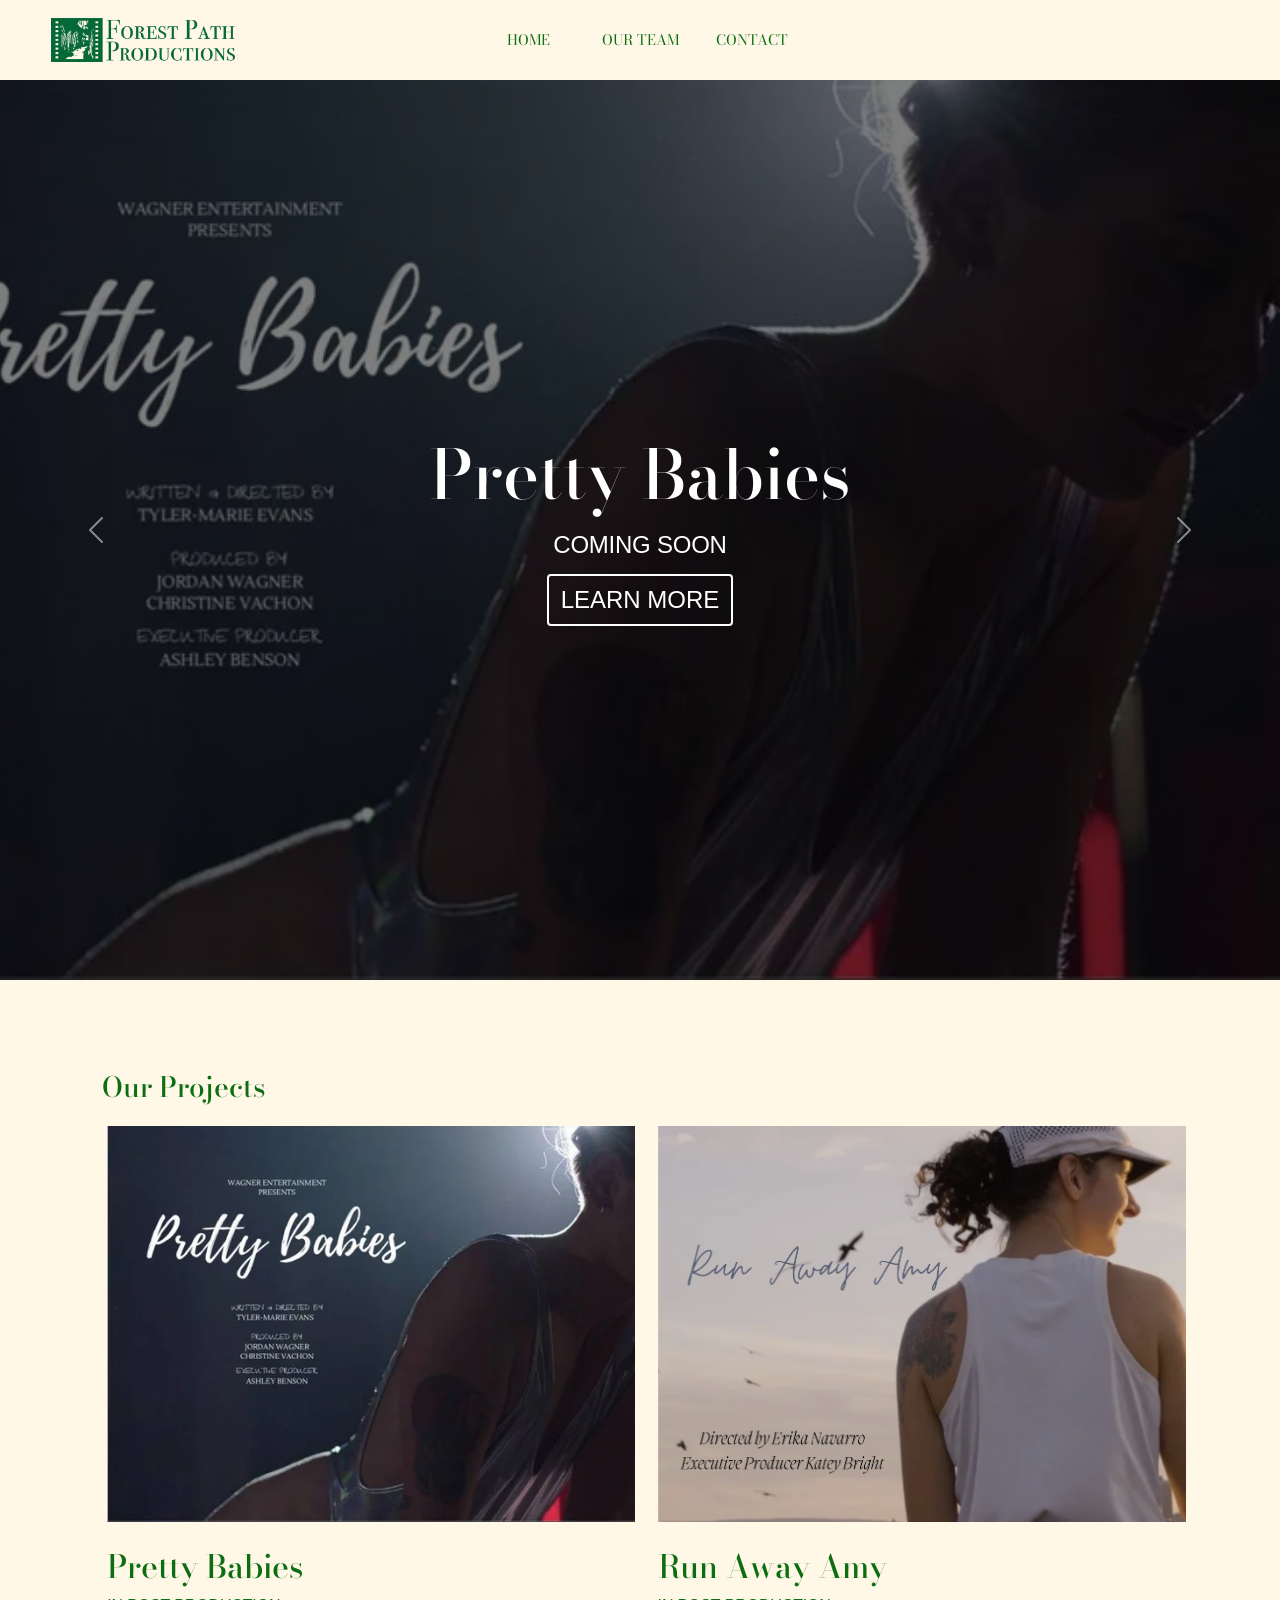
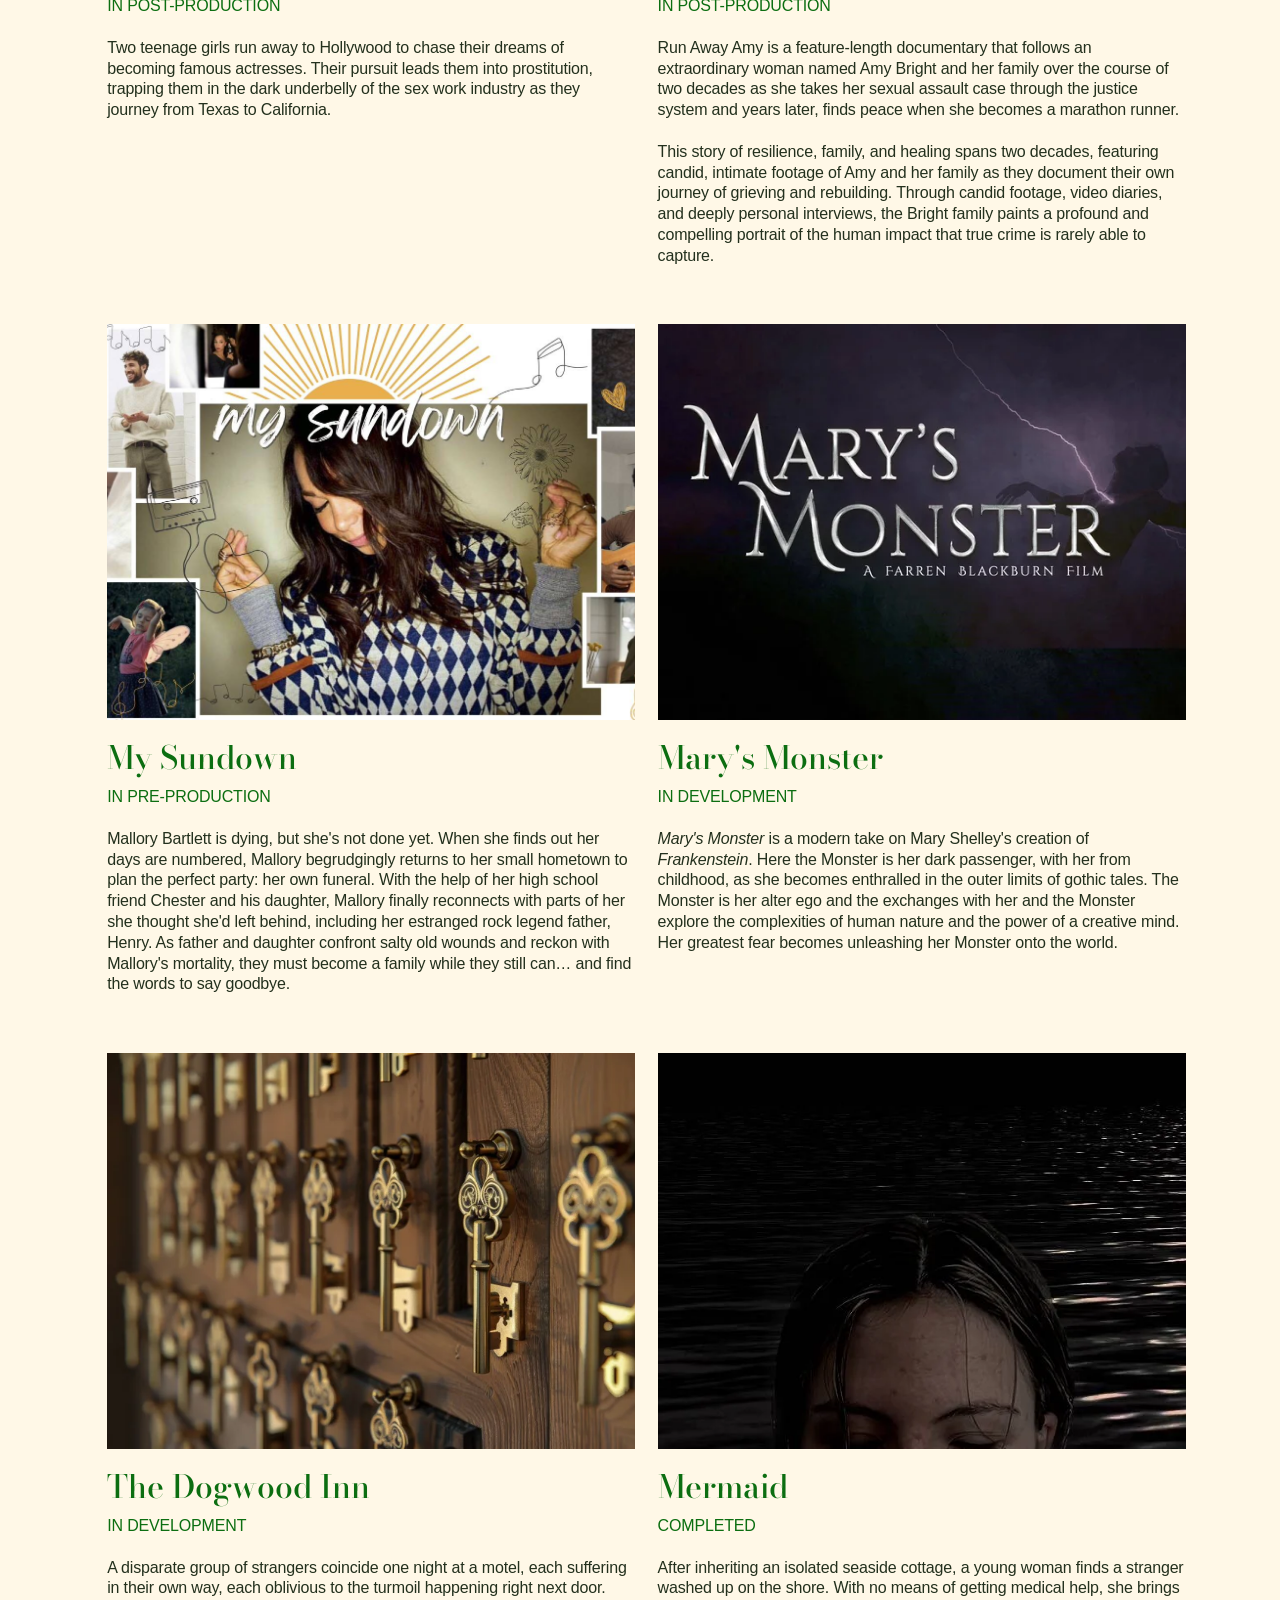
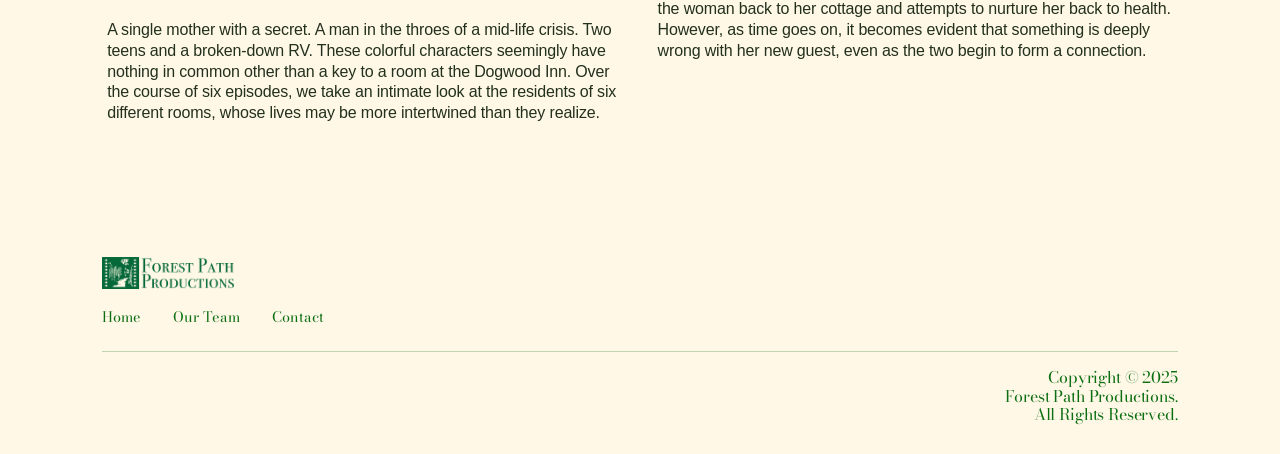
==== index.html @ afcfdbce "Alt text for hamburger menu." ====
<!DOCTYPE html>
<html>
    <head>
        <meta charset="UTF-8">
        <meta name="viewport" content="width=device-width, initial-scale=1.0">
        <title>Forest Path Productions</title>
        <link href="https://cdn.jsdelivr.net/npm/bootstrap@5.1.3/dist/css/bootstrap.min.css" rel="stylesheet" integrity="sha384-1BmE4kWBq78iYhFldvKuhfTAU6auU8tT94WrHftjDbrCEXSU1oBoqyl2QvZ6jIW3" crossorigin="anonymous">
        <link rel="preconnect" href="https://fonts.googleapis.com">
        <link rel="preconnect" href="https://fonts.gstatic.com" crossorigin>
        <link href="https://fonts.googleapis.com/css2?family=Bodoni+Moda:ital,opsz,wght@0,6..96,400..900;1,6..96,400..900&display=swap" rel="stylesheet">
        <link href="css/style.css" rel="stylesheet" type="text/css" media="all">
        <script src="js/main.js" defer></script>
        <link href="https://cdn.jsdelivr.net/npm/bootstrap@5.3.2/dist/css/bootstrap.min.css" rel="stylesheet">
        <script src="https://cdn.jsdelivr.net/npm/bootstrap@5.3.2/dist/js/bootstrap.bundle.min.js"></script>
        <link rel="stylesheet" href="https://cdnjs.cloudflare.com/ajax/libs/font-awesome/4.7.0/css/font-awesome.min.css">
        <link rel="icon" type="image/x-icon" href="favicon.ico">
    </head>
    <script src="https://code.jquery.com/jquery-3.2.1.slim.min.js" integrity="sha384-KJ3o2DKtIkvYIK3UENzmM7KCkRr/rE9/Qpg6aAZGJwFDMVNA/GpGFF93hXpG5KkN" crossorigin="anonymous"></script>
    <script src="https://cdn.jsdelivr.net/npm/popper.js@1.12.9/dist/umd/popper.min.js" integrity="sha384-ApNbgh9B+Y1QKtv3Rn7W3mgPxhU9K/ScQsAP7hUibX39j7fakFPskvXusvfa0b4Q" crossorigin="anonymous"></script>
    <script src="https://cdn.jsdelivr.net/npm/bootstrap@4.0.0/dist/js/bootstrap.min.js" integrity="sha384-JZR6Spejh4U02d8jOt6vLEHfe/JQGiRRSQQxSfFWpi1MquVdAyjUar5+76PVCmYl" crossorigin="anonymous"></script>
    <body>
        <div>
            <header>
                <a href="index.html"><img src="./images/Forest Path Logo.webp" class="logo" /></a>
                <nav>
                    <ul>
                        <li><a href="index.html">HOME</a></li>
                        <li><a href="ourteam.html">OUR TEAM</a></li>
                        <li><a href="contact.html">CONTACT</a></li>
                    </ul>
                </nav>
                <div>
                    <div class="hamburgerContainer" onclick="hamburgerToggle()">
                        <i id="hamburgerIcon" class="fa fa-bars" alt="Mobile menu: select to open."></i>
                    </div>
                </div>
            </header>

            <div id="hamburgerMenu" class="hamburgerMenu" style="display:none;">
                <nav>
                    <li><a href="index.html">Home</a></li>
                    <li><a href="ourteam.html">Our Team</a></li>
                    <li><a href="contact.html">Contact</a></li>
                </nav>
            </div>

            <div id="slider1" class="carousel slide headerCarousel" data-bs-ride="carousel">
                <div class="carousel-inner">
                    <div class="carousel-item active">
                        <div class="carouselEntry prettyBabiesCarousel">
                            <div>
                                <h2 class="carouselTitle">Pretty Babies</h2>
                                <p class="carouselText">COMING SOON</p>
                                <a class="carouselButtonContainer" href="#prettyBabiesProject">
                                    <button class="carouselButton">LEARN MORE</button>
                                </a>
                            </div>
                        </div>
                    </div>
                    <div class="carousel-item">
                        <div class="carouselEntry runAwayAmyCarousel">
                            <div>
                                <h2 class="carouselTitle">Run Away Amy</h2>
                                <p class="carouselText">COMING SOON</p>
                                <a class="carouselButtonContainer" href="#runAwayAmyProject">
                                    <button class="carouselButton">LEARN MORE</button>
                                </a>
                            </div>
                        </div>
                    </div>
                    <div class="carousel-item">
                        <div class="carouselEntry mySundownCarousel">
                            <div>
                                <h2 class="carouselTitle">My Sundown</h2>
                                <p class="carouselText">COMING SOON</p>
                                <a class="carouselButtonContainer" href="#mySundownProject">
                                    <button class="carouselButton">LEARN MORE</button>
                                </a>
                            </div>
                        </div>
                    </div>
                </div>
                <button class="carousel-control-prev" type="button" data-bs-target="#slider1" data-bs-slide="prev">
                    <span class="carousel-control-prev-icon" aria-hidden="true"></span>
                    <span class="visually-hidden">Previous</span>
                </button>

                <button class="carousel-control-next" type="button" data-bs-target="#slider1" data-bs-slide="next">
                    <span class="carousel-control-next-icon" aria-hidden="true"></span>
                    <span class="visually-hidden">Next</span>
                </button>
            </div>

            <main>
                <h3 class="projectsHeader">Our Projects</h3>
                <div class="projects">
                    <div class="project" id="prettyBabiesProject">
                        <div class="projectImageContainer">
                            <a href="https://variety.com/2025/film/news/pretty-babies-ashley-benson-emily-alyn-lind-cast-1236446260/">
                                <img class="projectImage" src="./images/Pretty Babies.webp" alt="Pretty Babies Movie Poster" />
                            </a>
                        </div>
                        <div>
                            <h3 class="projectTitle">Pretty Babies</h3>
                            <p>IN POST-PRODUCTION
                                <br />
                                <br />
                                <span style="color:#23301d">
                                    Two teenage girls run away to Hollywood to chase their dreams of becoming famous actresses. Their pursuit leads them into prostitution, trapping them in the dark underbelly of the sex work industry as they journey from Texas to California.
                                </span>
                            </p>
                        </div>
                    </div>
                    <div class="project" id="runAwayAmyProject">
                        <div class="projectImageContainer">
                            <a href="https://www.gofundme.com/f/help-run-away-amy-cross-the-finish-line">
                                <img class="projectImage" src="./images/Run Away Amy.webp" alt="Run Away Amy Movie Poster" />
                            </a>
                        </div>
                        <div>
                            <h3 class="projectTitle">Run Away Amy</h3>
                            <p>IN POST-PRODUCTION
                                <br />
                                <br />
                                <span style="color:#23301d">
                                    Run Away Amy is a feature-length documentary that follows an extraordinary woman named Amy Bright and her family over the course of two decades as she takes her sexual assault case through the justice system and years later, finds peace when she becomes a marathon runner.
                                    <br /><br />
                                    This story of resilience, family, and healing spans two decades, featuring candid, intimate footage of Amy and her family as they document their own journey of grieving and rebuilding. Through candid footage, video diaries, and deeply personal interviews, the Bright family paints a profound and compelling portrait of the human impact that true crime is rarely able to capture.
                                </span>
                            </p>
                        </div>
                    </div>
                    <div class="project" id="mySundownProject">
                        <div class="projectImageContainer">
                            <img class="projectImage mySundownImage" src="./images/My Sundown.jpg" alt="My Sundown Movie Poster" />
                        </div>
                        <div>
                            <h3 class="projectTitle">My Sundown</h3>
                            <p>IN PRE-PRODUCTION
                                <br />
                                <br />
                                <span style="color:#23301d">
                                    Mallory Bartlett is dying, but she's not done yet. When she finds out her days are numbered, Mallory begrudgingly returns to her small hometown to plan the perfect party: her own funeral. With the help of her high school friend Chester and his daughter, Mallory finally reconnects with parts of her she thought she'd left behind, including her estranged rock legend father, Henry. As father and daughter confront salty old wounds and reckon with Mallory's mortality, they must become a family while they still can… and find the words to say goodbye.
                                </span>
                            </p>
                        </div>
                    </div>
                    <div class="project">
                        <div class="projectImageContainer">
                            <img class="projectImage" src="./images/Mary's Monster.webp" alt="Mary's Monster Movie Poster" />
                        </div>
                        <div>
                            <h3 class="projectTitle">Mary's Monster</h3>
                            <p>IN DEVELOPMENT
                                <br />
                                <br />
                                <span style="color:#23301d">
                                    <em>Mary's Monster</em> is a modern take on Mary Shelley's creation of <em>Frankenstein</em>. Here the Monster is her dark passenger, with her from childhood, as she becomes enthralled in the outer limits of gothic tales. The Monster is her alter ego and the exchanges with her and the Monster explore the complexities of human nature and the power of a creative mind. Her greatest fear becomes unleashing her Monster onto the world.
                                </span>
                            </p>
                        </div>
                    </div>
                    <div class="project">
                        <div class="projectImageContainer">
                            <img class="projectImage" src="./images/The Dogwood Inn.webp" alt="The Dogwood Inn Movie Poster" />
                        </div>
                        <div>
                            <h3 class="projectTitle">The Dogwood Inn</h3>
                            <p>IN DEVELOPMENT
                                <br />
                                <br />
                                <span style="color:#23301d">
                                    A disparate group of strangers coincide one night at a motel, each suffering in their own way, each oblivious to the turmoil happening right next door.
                                    <br /><br />
                                    A single mother with a secret. A man in the throes of a mid-life crisis. Two teens and a broken-down RV. These colorful characters seemingly have nothing in common other than a key to a room at the Dogwood Inn. Over the course of six episodes, we take an intimate look at the residents of six different rooms, whose lives may be more intertwined than they realize.
                                </span>
                            </p>
                        </div>
                    </div>
                    <div class="project">
                        <div class="projectImageContainer">
                            <img class="projectImage" src="./images/Mermaid.webp" alt="Mermaid Movie Poster" />
                        </div>
                        <div>
                            <h3 class="projectTitle">Mermaid</h3>
                            <p>COMPLETED
                                <br />
                                <br />
                                <span style="color:#23301d">
                                    After inheriting an isolated seaside cottage, a young woman finds a stranger washed up on the shore. With no means of getting medical help, she brings the woman back to her cottage and attempts to nurture her back to health. However, as time goes on, it becomes evident that something is deeply wrong with her new guest, even as the two begin to form a connection.
                                </span>
                            </p>
                        </div>
                    </div>
                </div>
            </main>
        </div>
        <footer>
            <div>
                <a href="index.html">
                    <img src="./images/Forest Path Logo.webp" class="footerLogo" />
                </a>
                <nav>
                    <ul>
                        <li><a href="index.html">Home</a></li>
                        <li><a href="ourteam.html">Our Team</a></li>
                        <li><a href="contact.html">Contact</a></li>
                    </ul>
                </nav>
            </div>
            <hr>
            <p>Copyright © 2025
            <br />
            Forest Path Productions.
            <br />
            All Rights Reserved.</p>
        </footer>
    </body>
</html>
---- css/style.css ----
body {
    font-family: Calibri, sans-serif;
    margin: 0;
    padding: 0;
}

header {
    padding: 1vh 4vw;
    display: flex;
    align-items: center;
    justify-content: space-between;
    height: 5em;
    margin: 0;
    background-color: #fff8e7;
}

.logo {
    height: 2.8em;
}

header nav ul {
    list-style-type: none;
    width: 20em;
    margin: 0;
    padding: 0;
    display: flex;
    gap: 15px;
    flex: 1 0 0;
}

header nav ul li {
    flex: 1 0 0;
    text-align: center;
}

header nav ul li a {
    font-family: "Bodoni Moda", serif;
    font-optical-sizing: auto;
    font-weight: 400;
    font-style: normal;
    color: #0c6e11;
    text-decoration: none;
    font-size: 0.9em;
    display: inline-block;
    position: relative;
} 

.innerBanner {
    width: 100%;
    text-align: center;
    color: white;
    padding: 20px;
}

footer {
    background-color: #fff8e7;
    color: #0c6e11;
    position: relative;
    bottom: 0;
    width: 100%;
    padding: 3vh 8vw;
    box-sizing: border-box;
}

.container {
    padding: 20px;
}

header a {
    flex: 1 0 0;
}

header div {
    flex: 1 0 0;
}

main {
    background-color: #fff8e7;
    margin: 0;
    padding: 10vh 8vw;
}

.projects {
    display: grid;
    column-gap: 0.8em;
    grid-template-columns: 50% 50%;
    row-gap: 2.6em;
}

h1 {
    font-family: "Bodoni Moda", serif;
    font-optical-sizing: auto;
    font-weight: 400;
    font-style: normal;
    color: #295b08;
    text-decoration: none;
    font-size: 10vh !important;
    margin: 0;
}

h2 {
    font-family: "Bodoni Moda", serif;
    font-optical-sizing: auto;
    font-weight: 400;
    font-style: normal;
    color: #0c6e11;
    text-decoration: none;
    font-size: 5vh !important;
    padding-bottom: 0.5em;
}

h3 {
    font-family: "Bodoni Moda", serif;
    font-optical-sizing: auto;
    font-weight: 400;
    font-style: normal;
    color: #0c6e11 !important;
    text-decoration: none;
    font-size: 2em;
    margin: 0;
}

.projectImage {
    width: 100%;
    aspect-ratio: 4 / 3;
    object-fit: cover;
    display: block;
    object-position: left top;
}

.mySundownImage {
    width: 100%;
    aspect-ratio: 4 / 3;
    object-fit: cover;
    display: block;
    object-position: center top;
}

p {
    color: #0c6e11;
    font-size: 16px;
    font-family: "DM Sans", sans-serif;
    font-optical-sizing: auto;
    font-weight: 100;
    font-style: normal;
    line-height: 1.3em;
    letter-spacing: -0.01em;
}

.project {
    display: flex;
    flex-direction: column;
    align-items: center;
    padding-left: 0.3em;
    padding-right: 0.3em;
}

.projectsHeader {
    margin-bottom: 0.8em;
}

.projectImageContainer {
    padding-bottom: 1.2em;
}

.projectTitle {
    margin-bottom: 0.3em;
    font-size: 2em;
}

.projectImageContainer a {
    background-color: white;
    display: inline-block;
}

.projectImageContainer a img:hover {
    opacity: .8;
}

.footerLogo {
    height: 2em;
    width: auto;
    margin-bottom: 1em;
}

footer div nav ul {
    list-style-type: none;
    width: 20em;
    margin: 0;
    padding: 0;
    text-align: left;
    white-space: nowrap;
    display: flex;
    gap: 2em;
}

footer div nav ul li {
    text-align: left;
    width: fit-content;
}

footer div nav ul li a {
    font-family: "Bodoni Moda", serif;
    font-optical-sizing: auto;
    font-weight: 400;
    font-style: normal;
    color: #0c6e11;
    text-decoration: none;
    font-size: 0.9em;
}

footer div nav {
    padding-bottom: 0.4em;
}

.headerCarousel {
    width: 100%;
    height: auto;
}

.carouselEntry {
    height: 100vh;
    display: flex;
    width: 100%;
    background-size: cover;
    background-position: center top;
    background-repeat: no-repeat;
    justify-content: center;
    align-items: center;
    text-align: center;
}

.carouselTitle {
    margin: 0;
    padding-bottom: 0.2em;
    color: white;
    font-size: 68px !important;
}

.carouselText {
    margin: 0;
    padding-bottom: 0.6em;
    color: white;
    font-size: 24px !important;
}

.carouselButtonContainer {
    display: flex;
    justify-content: center;
    text-decoration: none;
}

.carouselButton {
    font-size: 24px;
    font-family: "DM Sans", sans-serif;
    border-radius: 4px;
    background: none;
    border: 2px solid white;
    color: white;
    padding: 6px 12px;
}

.prettyBabiesCarousel {
    background-image: linear-gradient( rgba(0, 0, 0, 0.5), rgba(0, 0, 0, 0.5) ), url('../images/Pretty Babies.webp');
}

.runAwayAmyCarousel {
    background-image: linear-gradient( rgba(0, 0, 0, 0.5), rgba(0, 0, 0, 0.5) ), url('../images/Run\ Away\ Amy.webp');
}

.mySundownCarousel {
    background-image: linear-gradient( rgba(0, 0, 0, 0.5), rgba(0, 0, 0, 0.5) ), url('../images/My\ Sundown.jpg');
}

footer p {
    font-family: "Bodoni Moda", serif;
    text-align: right;
    margin: 0.2em 0;
    font-size: 1em;
    line-height: 1.15em;
}

.carousel-inner {
  position: relative;
  width: 100%;
  overflow: hidden;
}

.carousel-item {
  position: relative;
  display: block;
  width: 100%;
  transition: transform 0.6s ease-in-out;
  backface-visibility: hidden;
}

.standardHeroBanner {
    width: 100%;
    background-color: #295b08;
    position: relative;
    padding: 8vh 15vw;
    height: 40vh;
    display: flex;
    justify-content: center;
    align-items: center;
}

.standardHeroBannerInner {
    background-color: #fff8e7;
    width: 100%;
    height: 100%;
    display: flex;
    justify-content: center;
    align-items: center;
    text-align: center;
}

.aboutUsEntry {
    width: 100%;
    border-collapse: collapse;
    display: grid;
    grid-template-columns: 50% 50%;
    margin-bottom: 3em;
}

.aboutUsImageContainer {
    height: auto;
    width: 100%;
    object-position: center center;
    display: flex;
    justify-content: center;
    align-items: center;
}

.aboutUsImage {
    width: 100%;
    height: auto;
}

.aboutUsText {
    margin-left: 5vw;
    margin-right: 5vw;
    display: flex;
    justify-content: center;
    flex-direction: column;
    width: 80%;
}

.contactUsText {
    margin: 0 16vw;
}

body {
    min-height: 100vh;
    background-color: #fff8e7 !important;
    display: flex;
    flex-direction: column;
    justify-content: space-between;
}

.hamburgerContainer {
    font-size: 1.5em;
    color: #0c6e11;
    cursor: pointer;
    display: none;
    text-align: right;
}

.hamburgerMenu nav {
    border-top: 1px solid #0c6e11;
}

.hamburgerMenu nav li {
    list-style-type: none;
    padding: 1em 0;
    border-bottom: 1px solid #0c6e11;
    text-align: center;
}

.hamburgerMenu nav li a {
    font-family: "Bodoni Moda", serif;
    font-optical-sizing: auto;
    font-weight: 400;
    font-style: normal;
    color: #0c6e11;
    text-decoration: none;
    font-size: 0.9em;
    display: inline-block;
    position: relative;
}

@media only screen and (max-width: 830px) {
    header nav {
        display: none;
    }

    .hamburgerContainer {
        display: block;
    }

    .carouselTitle {
        font-size: 7.5vh !important;
        padding-bottom: 1.5vh;
        max-width: 75vw;
        display: block;
    }

    .carouselText {
        font-size: 3vh !important;
        padding-bottom: 1.5vh;
        max-width: 75vw;
        display: block;
    }

    .carouselButton {
        font-size: 3vh !important;
        padding: 4px 8px;
        max-width: 75vw;
        display: block;
    }
}

@media only screen and (max-width: 620px) {
    .projects {
        grid-template-columns: 100%;
    }   

    .aboutUsEntry {
        grid-template-columns: 100%;
        gap: 8vh;
    }

    footer {
        padding: 3vh 6vw;
    }
    
    footer div {
        text-align: center;
    }

    footer div nav {
        display: flex;
        justify-content: center;
    }
    
    footer div nav ul {
        text-align: center;
        justify-content: center;
    }
 
    footer p {
        font-family: "Bodoni Moda", serif;
        text-align: center;
        margin: 0.2em 0;
        font-size: 1em;
        line-height: 1.15em;
        padding-top: 2vh;
    }

    .contactUsText {
        margin: 0 4vw;
    }

    main {
        padding: 10vh 6vw;
    }
}
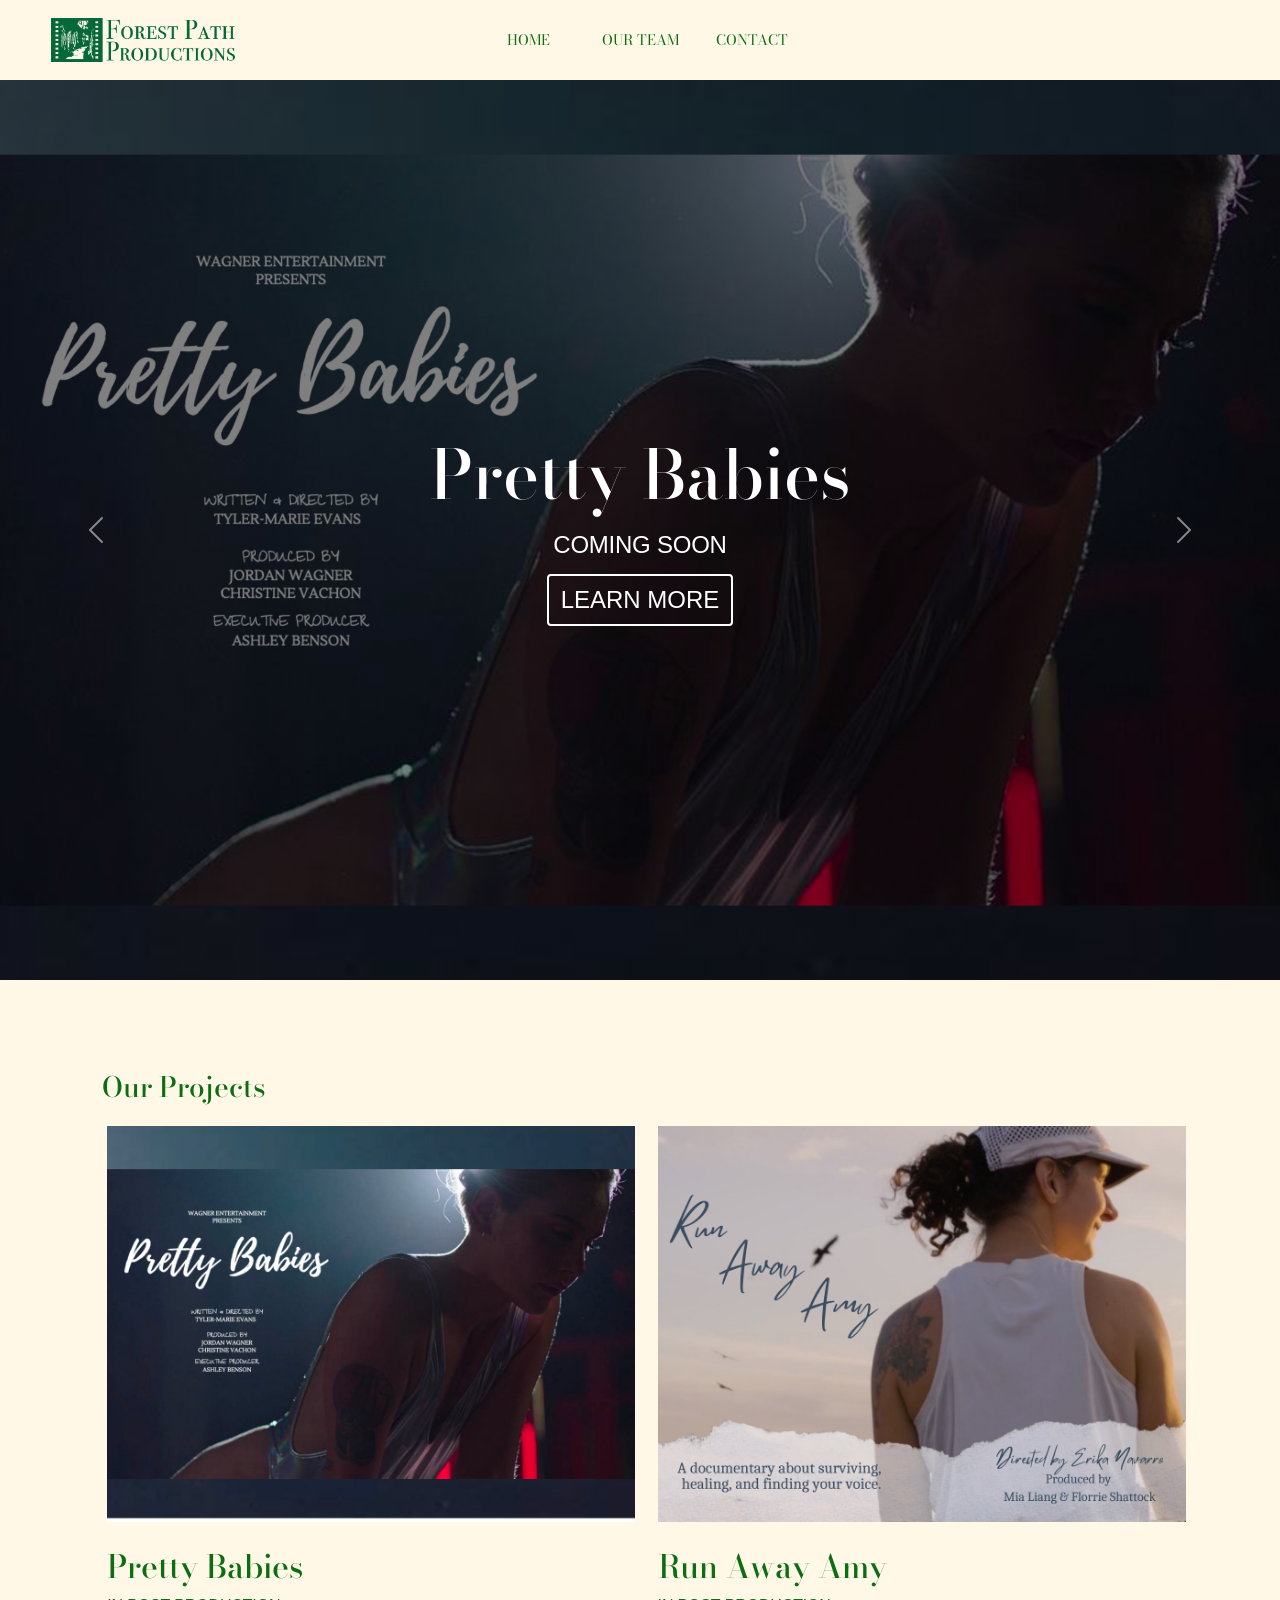
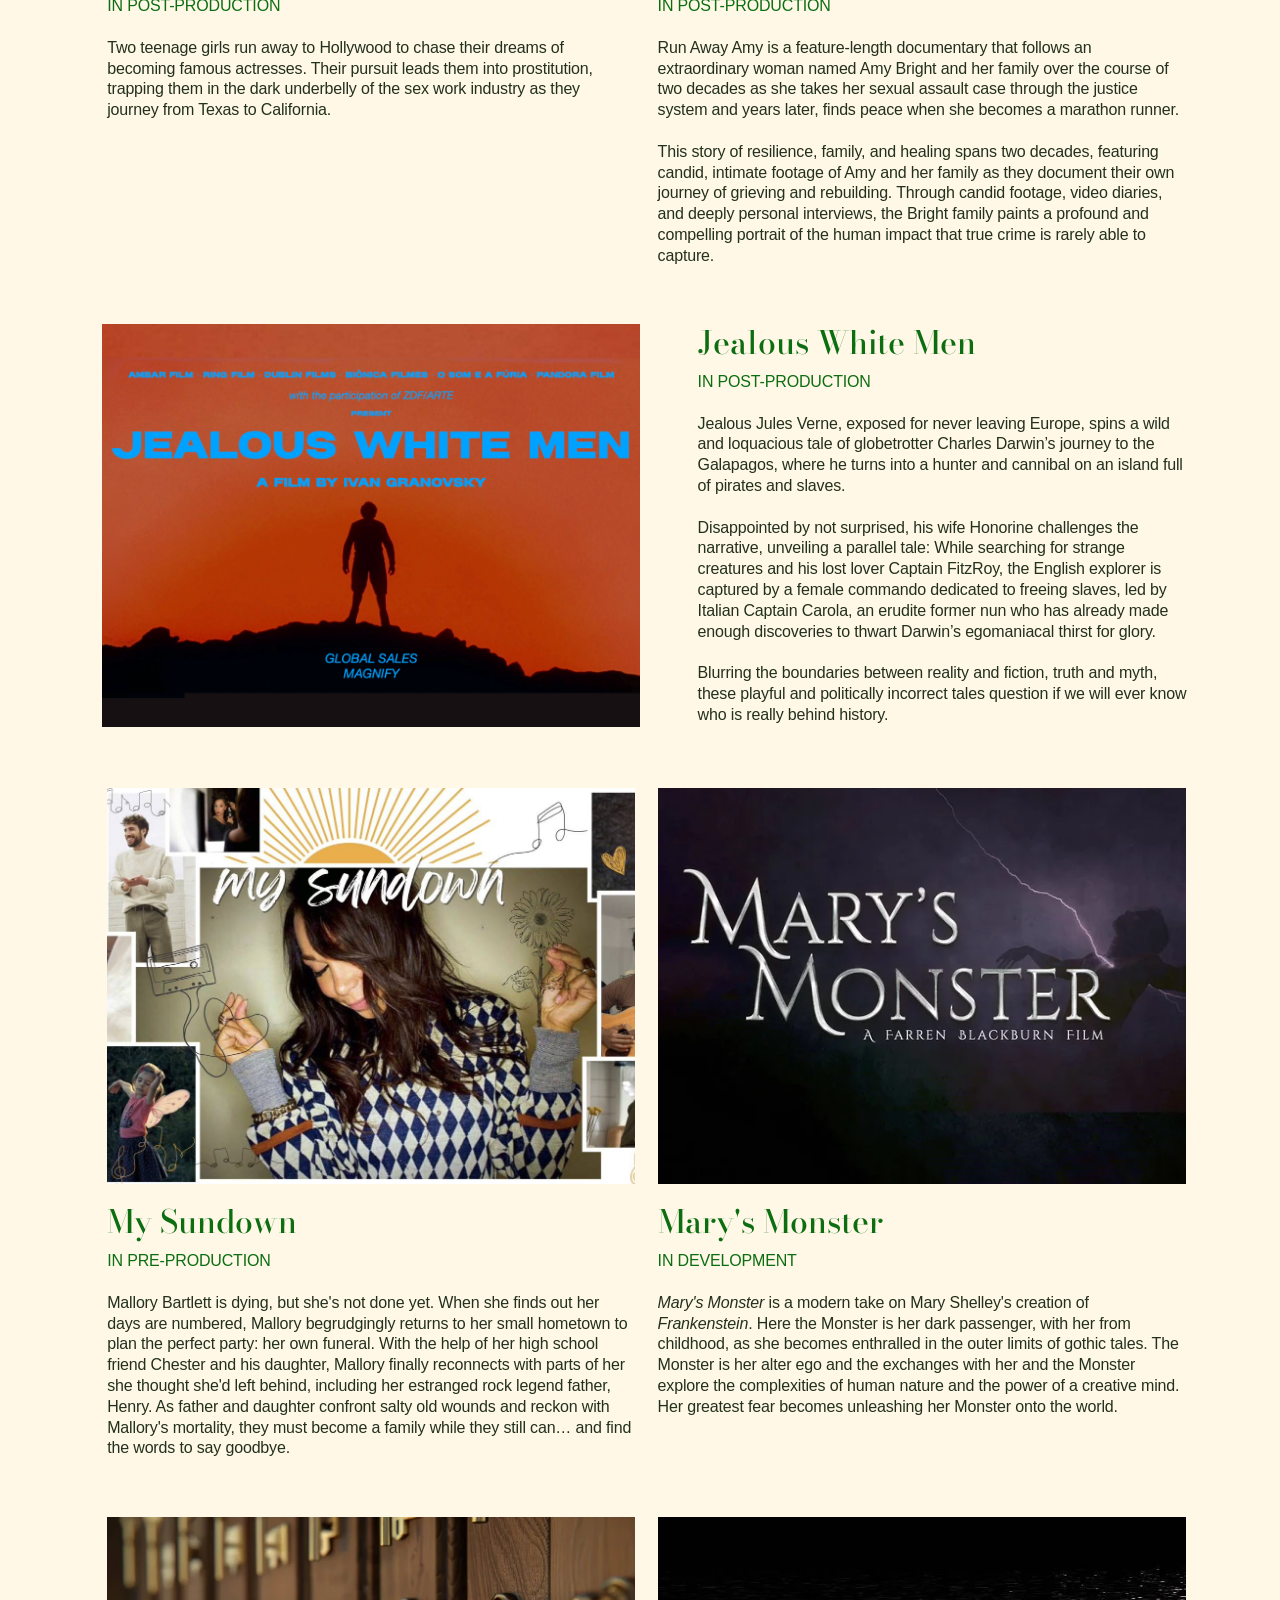
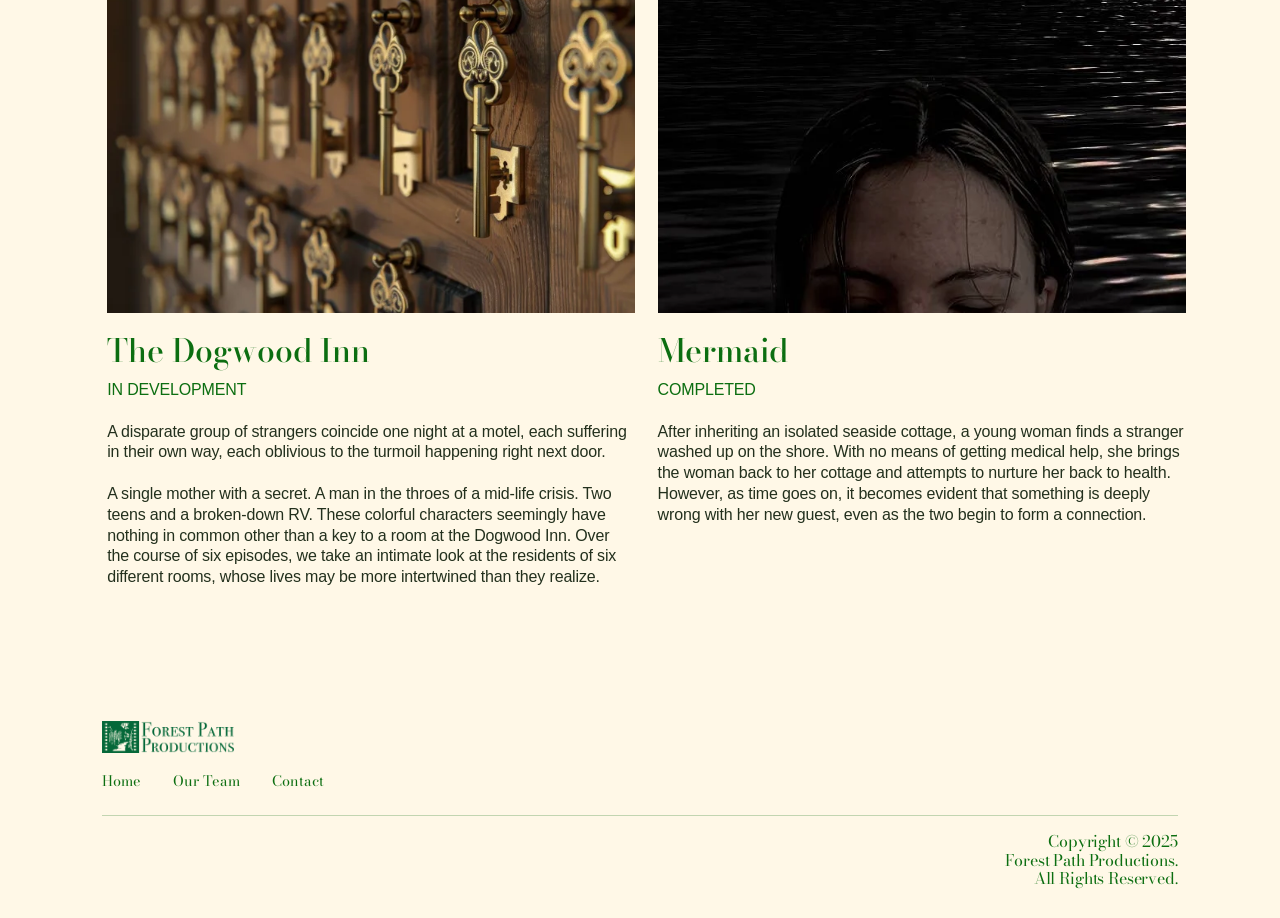
==== commit adbdc5fd: "Updates June 9 2026" ====
--- a/index.html
+++ b/index.html
@@ -69,11 +69,11 @@
                         </div>
                     </div>
                     <div class="carousel-item">
-                        <div class="carouselEntry mySundownCarousel">
+                        <div class="carouselEntry jealousWhiteMenCarousel">
                             <div>
-                                <h2 class="carouselTitle">My Sundown</h2>
+                                <h2 class="carouselTitle">Jealous White Men</h2>
                                 <p class="carouselText">COMING SOON</p>
-                                <a class="carouselButtonContainer" href="#mySundownProject">
+                                <a class="carouselButtonContainer" href="#jealousWhiteMenProject">
                                     <button class="carouselButton">LEARN MORE</button>
                                 </a>
                             </div>
@@ -130,6 +130,27 @@
                             </p>
                         </div>
                     </div>
+                </div>
+                <div class="projectHorizontal">
+                    <div class="projectImageContainer projectHorizontalImage" id="jealousWhiteMenProject">
+                        <img class="projectImage" src="./images/Jealous White Men.webp" alt="Jealous White Men Movie Poster" />
+                    </div>
+                    <div class="projectHorizontalText">
+                        <h3 class="projectTitle">Jealous White Men</h3>
+                        <p>IN POST-PRODUCTION
+                            <br />
+                            <br />
+                            <span style="color:#23301d">
+                                Jealous Jules Verne, exposed for never leaving Europe, spins a wild and loquacious tale of globetrotter Charles Darwin’s journey to the Galapagos, where he turns into a hunter and cannibal on an island full of pirates and slaves.
+                                <br /><br />
+                                Disappointed by not surprised, his wife Honorine challenges the narrative, unveiling a parallel tale: While searching for strange creatures and his lost lover Captain FitzRoy, the English explorer is captured by a female commando dedicated to freeing slaves, led by Italian Captain Carola, an erudite former nun who has already made enough discoveries to thwart Darwin’s egomaniacal thirst for glory.
+                                <br /><br />
+                                Blurring the boundaries between reality and fiction, truth and myth, these playful and politically incorrect tales question if we will ever know who is really behind history.
+                            </span>
+                        </p>
+                    </div>
+                </div>
+                <div class="projects">
                     <div class="project" id="mySundownProject">
                         <div class="projectImageContainer">
                             <img class="projectImage mySundownImage" src="./images/My Sundown.jpg" alt="My Sundown Movie Poster" />
--- a/css/style.css
+++ b/css/style.css
@@ -177,6 +177,22 @@
     opacity: .8;
 }
 
+.projectHorizontal {
+    display: grid;
+    column-gap: 0.8em;
+    grid-template-columns: 50% 50%;
+    padding-top: 2.6em;
+    padding-bottom: 2.6em;
+}
+
+.projectHorizontalText {
+    margin-left: 8.33333%;
+}
+
+.projectHorizontalImage {
+    place-self: center; 
+}
+
 .footerLogo {
     height: 2em;
     width: auto;
@@ -223,7 +239,7 @@
     display: flex;
     width: 100%;
     background-size: cover;
-    background-position: center top;
+    background-position: center center;
     background-repeat: no-repeat;
     justify-content: center;
     align-items: center;
@@ -272,6 +288,10 @@
     background-image: linear-gradient( rgba(0, 0, 0, 0.5), rgba(0, 0, 0, 0.5) ), url('../images/My\ Sundown.jpg');
 }
 
+.jealousWhiteMenCarousel {
+    background-image: linear-gradient( rgba(0, 0, 0, 0.5), rgba(0, 0, 0, 0.5) ), url('../images/Jealous\ White\ Men.webp');
+}
+
 footer p {
     font-family: "Bodoni Moda", serif;
     text-align: right;
@@ -348,6 +368,21 @@
 
 .contactUsText {
     margin: 0 16vw;
+}
+
+.contactUsText p a {
+    color: #0c6e11;
+}
+
+.contactUsIcons {
+    font-size: 1.5em;
+    color: #0c6e11;
+    cursor: pointer;
+    text-align: center;
+}
+
+.contactUsIcons a {
+    color: #0c6e11;
 }
 
 body {
@@ -464,4 +499,17 @@
     main {
         padding: 10vh 6vw;
     }
+
+    .projectHorizontal {
+        display: flex;
+        flex-direction: column;
+        align-items: center;
+        padding-left: 0.3em;
+        padding-right: 0.3em;
+        row-gap: 0;
+    }
+
+    .projectHorizontalText {
+        margin-left: 0%;
+    }
 }
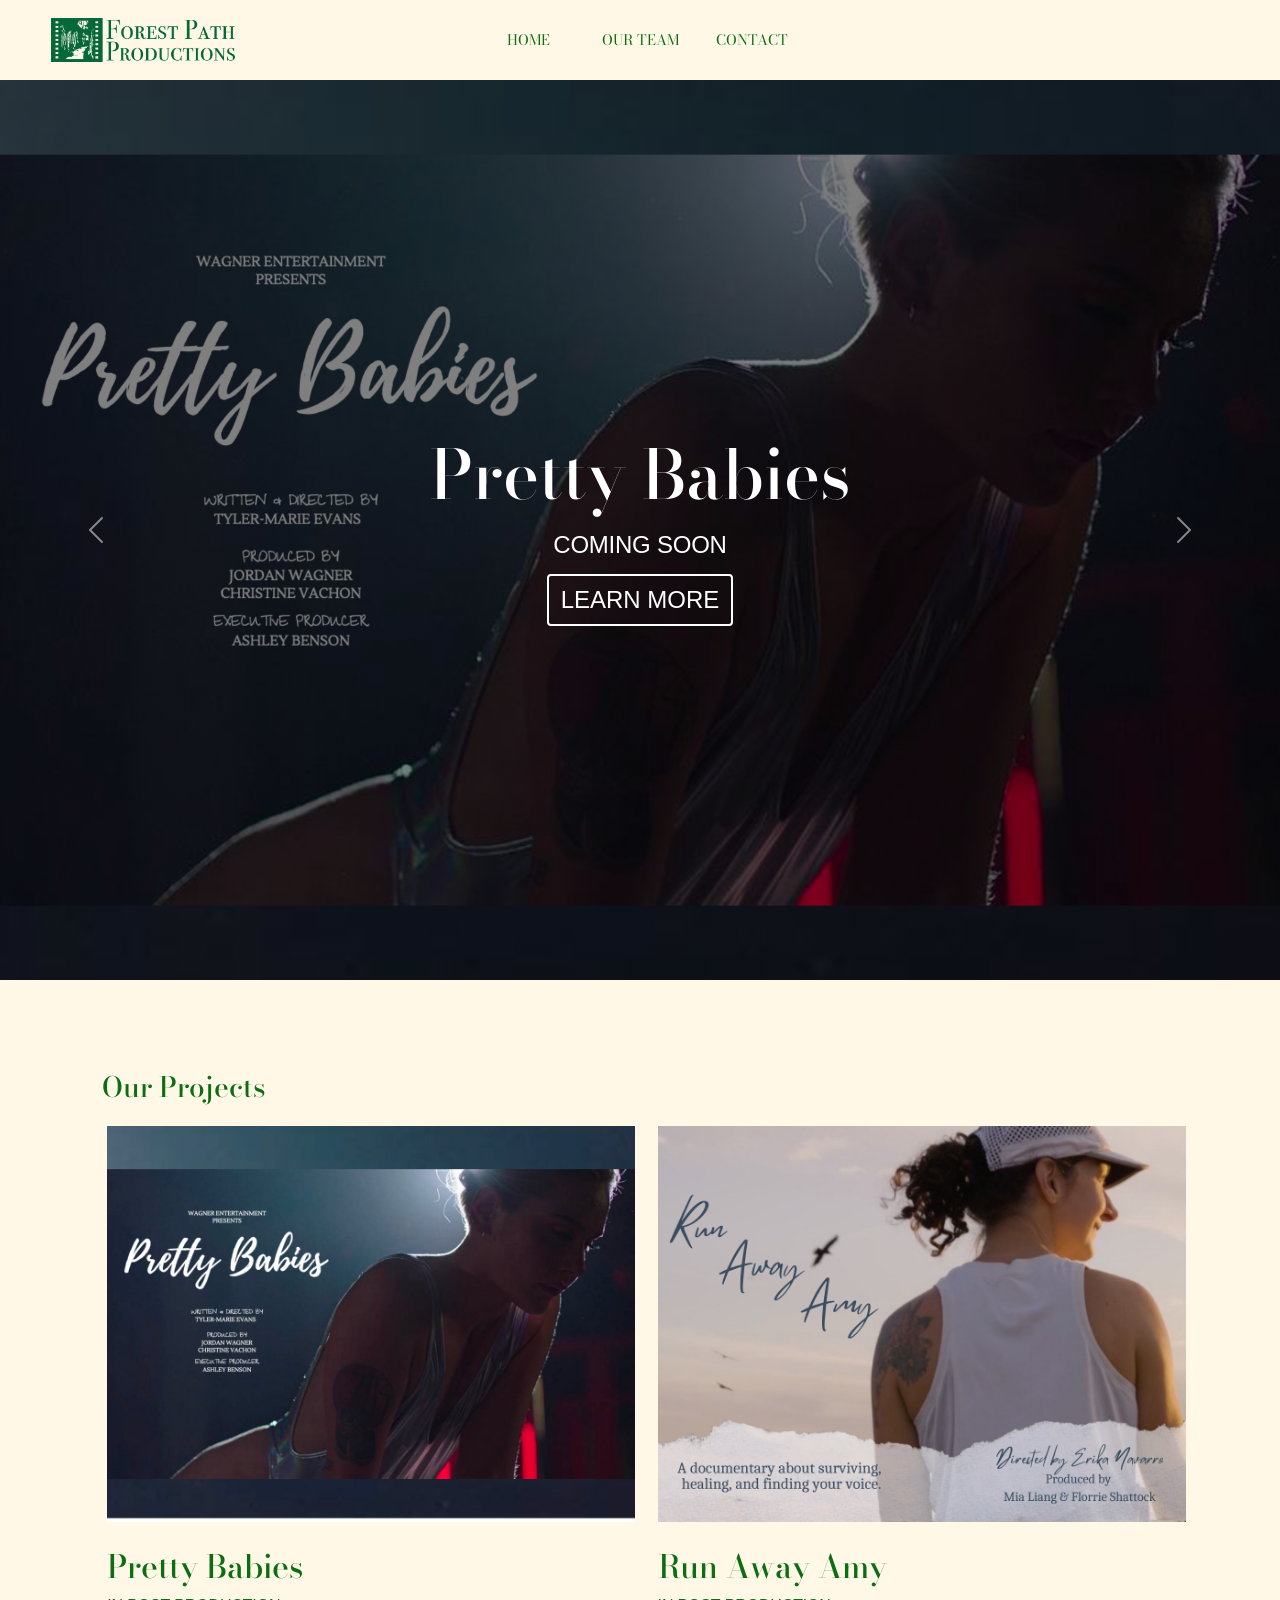
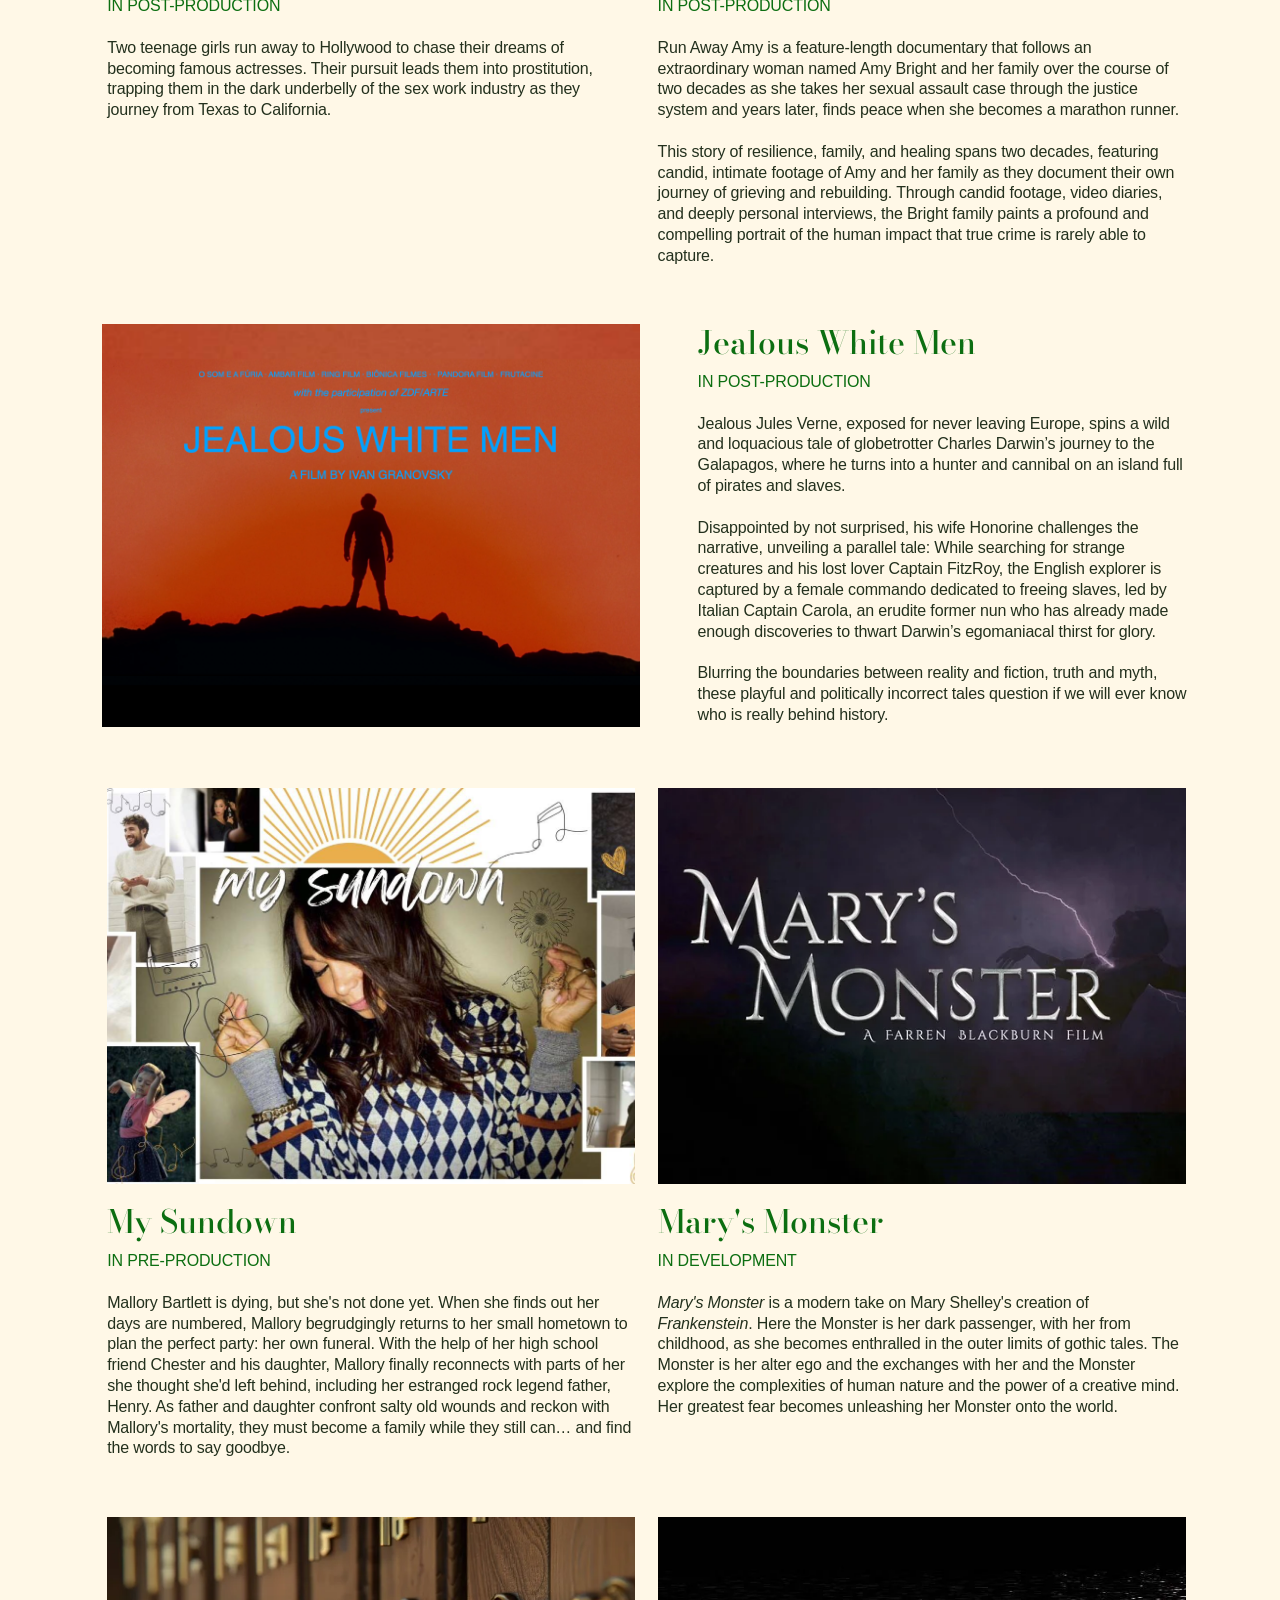
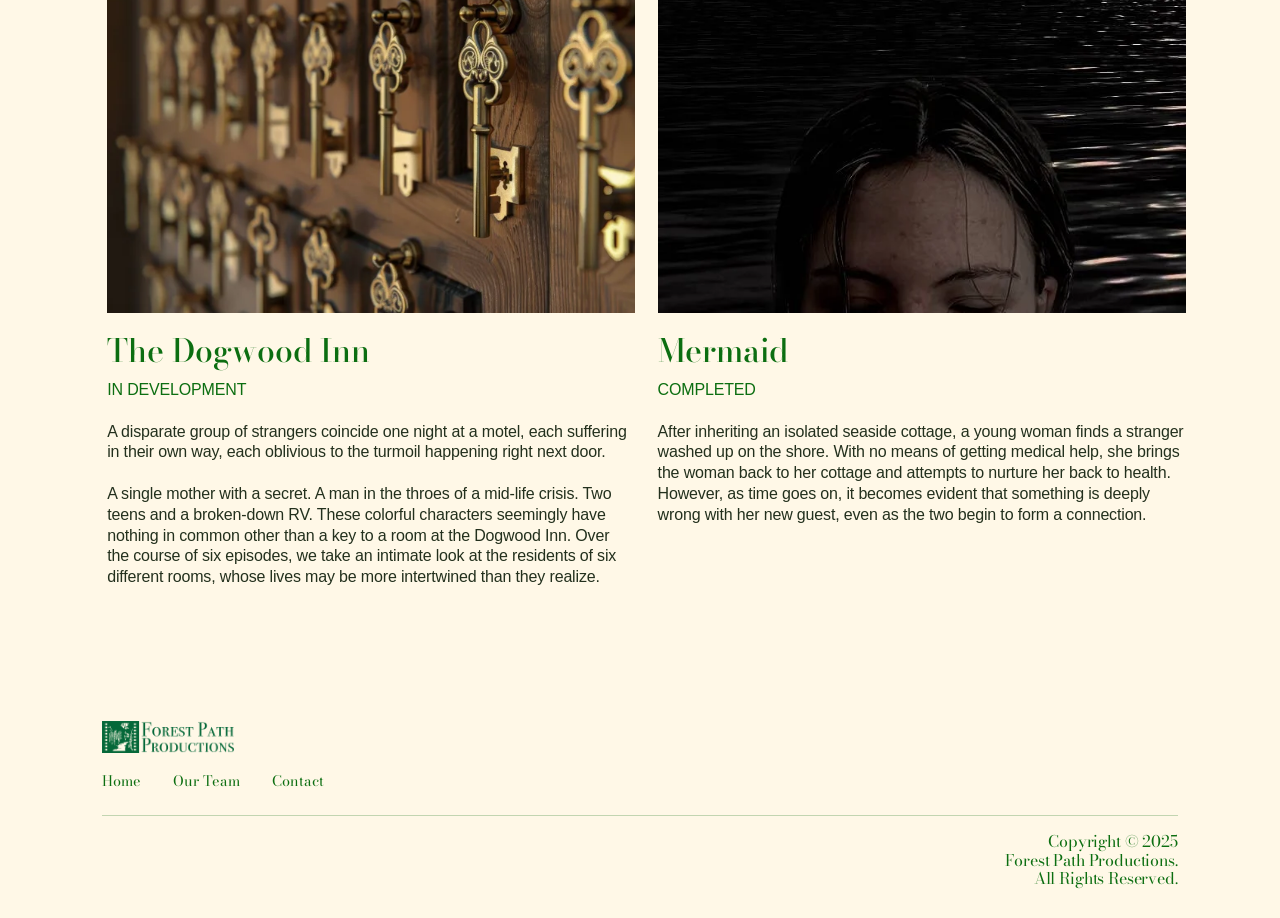
==== commit 44144448: "Fixes June 12" ====
--- a/index.html
+++ b/index.html
@@ -133,7 +133,7 @@
                 </div>
                 <div class="projectHorizontal">
                     <div class="projectImageContainer projectHorizontalImage" id="jealousWhiteMenProject">
-                        <img class="projectImage" src="./images/Jealous White Men.webp" alt="Jealous White Men Movie Poster" />
+                        <img class="projectImage" src="./images/Jealous White Men.png" alt="Jealous White Men Movie Poster" />
                     </div>
                     <div class="projectHorizontalText">
                         <h3 class="projectTitle">Jealous White Men</h3>
--- a/css/style.css
+++ b/css/style.css
@@ -289,7 +289,7 @@
 }
 
 .jealousWhiteMenCarousel {
-    background-image: linear-gradient( rgba(0, 0, 0, 0.5), rgba(0, 0, 0, 0.5) ), url('../images/Jealous\ White\ Men.webp');
+    background-image: linear-gradient( rgba(0, 0, 0, 0.5), rgba(0, 0, 0, 0.5) ), url('../images/Jealous White Men.png');
 }
 
 footer p {
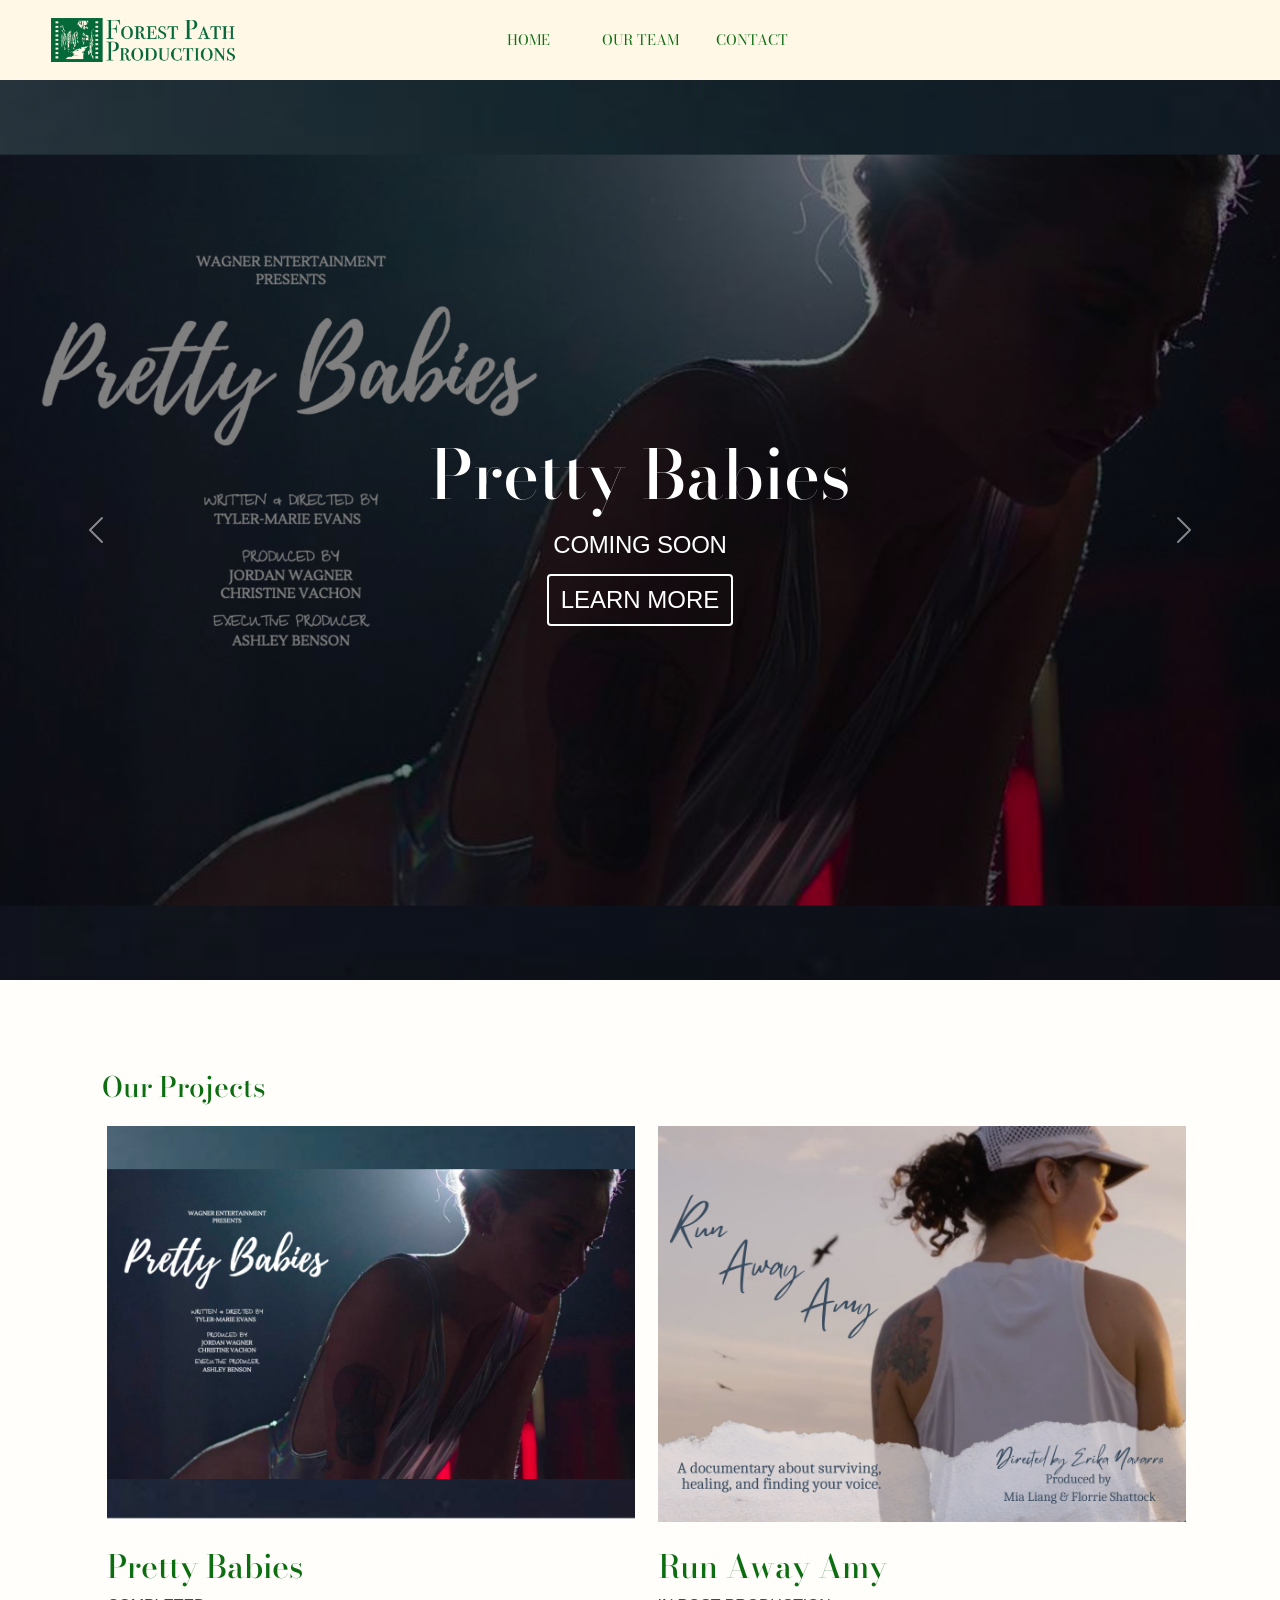
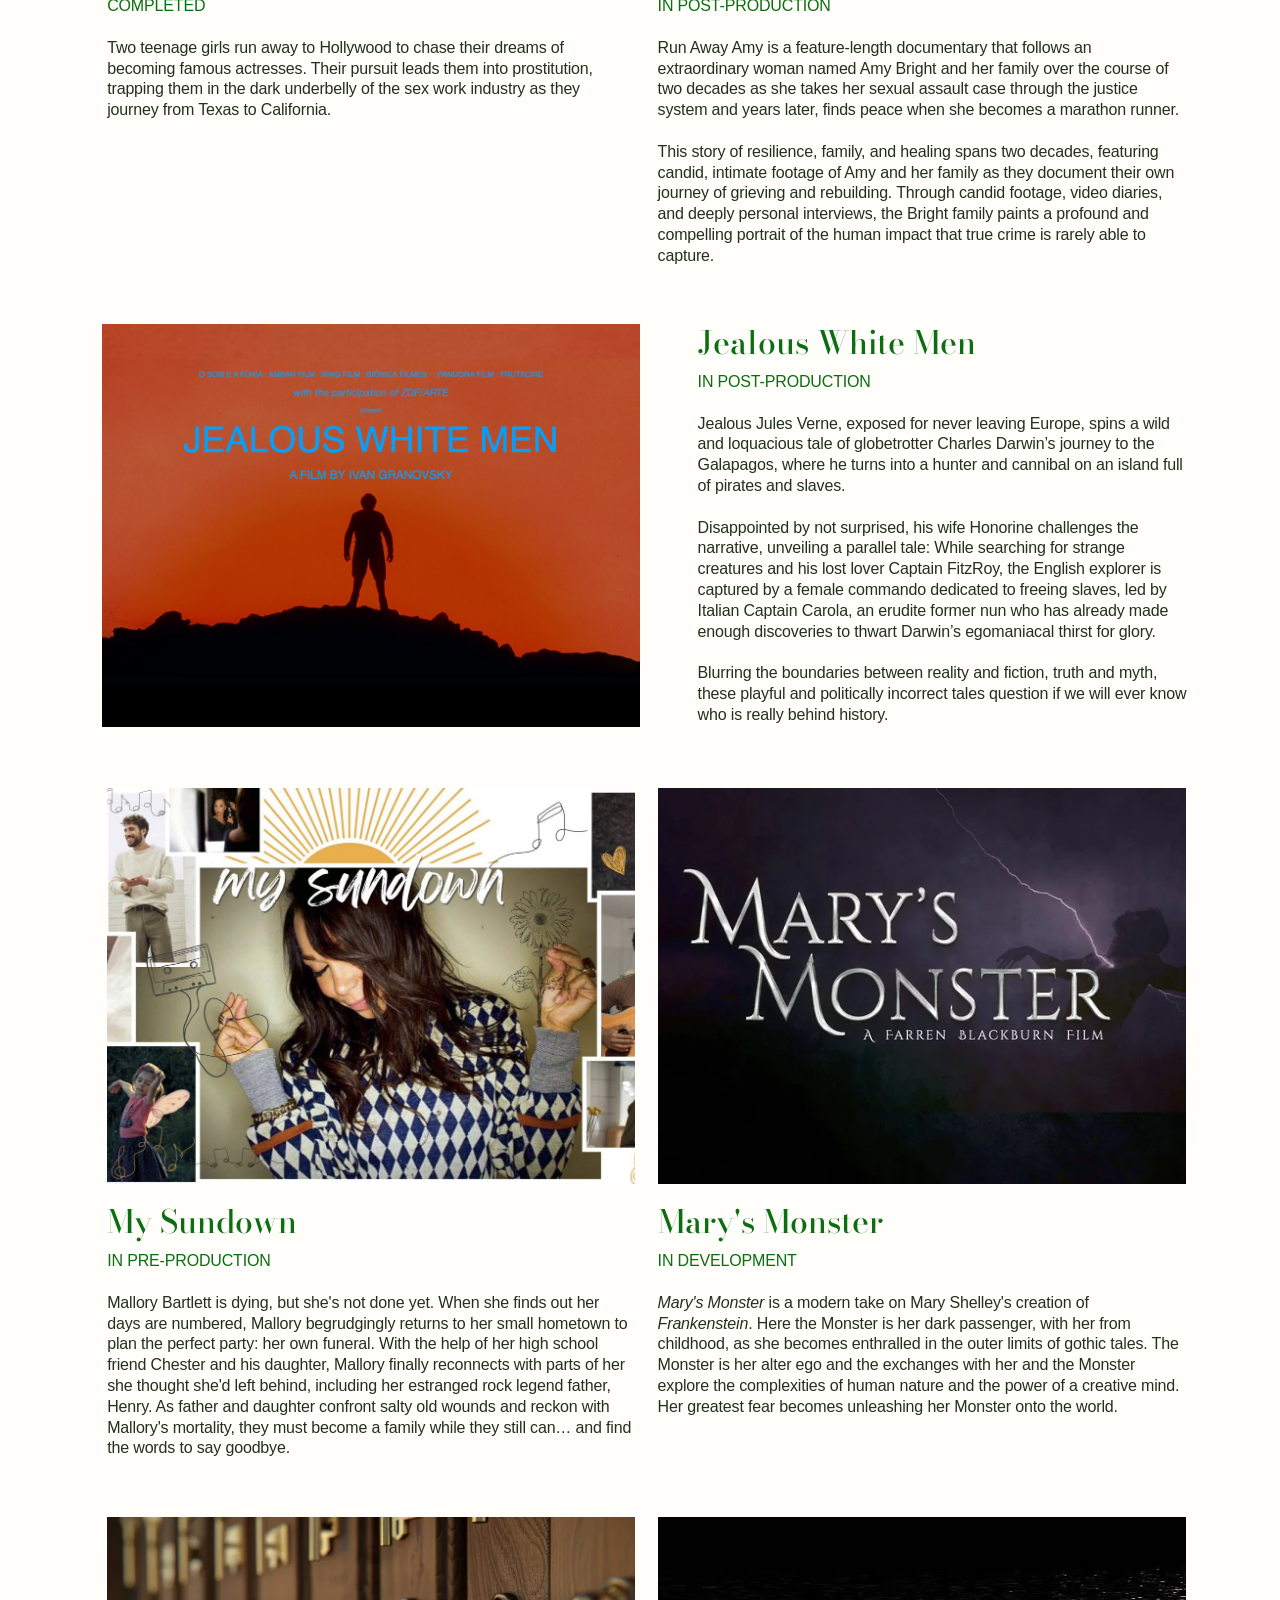
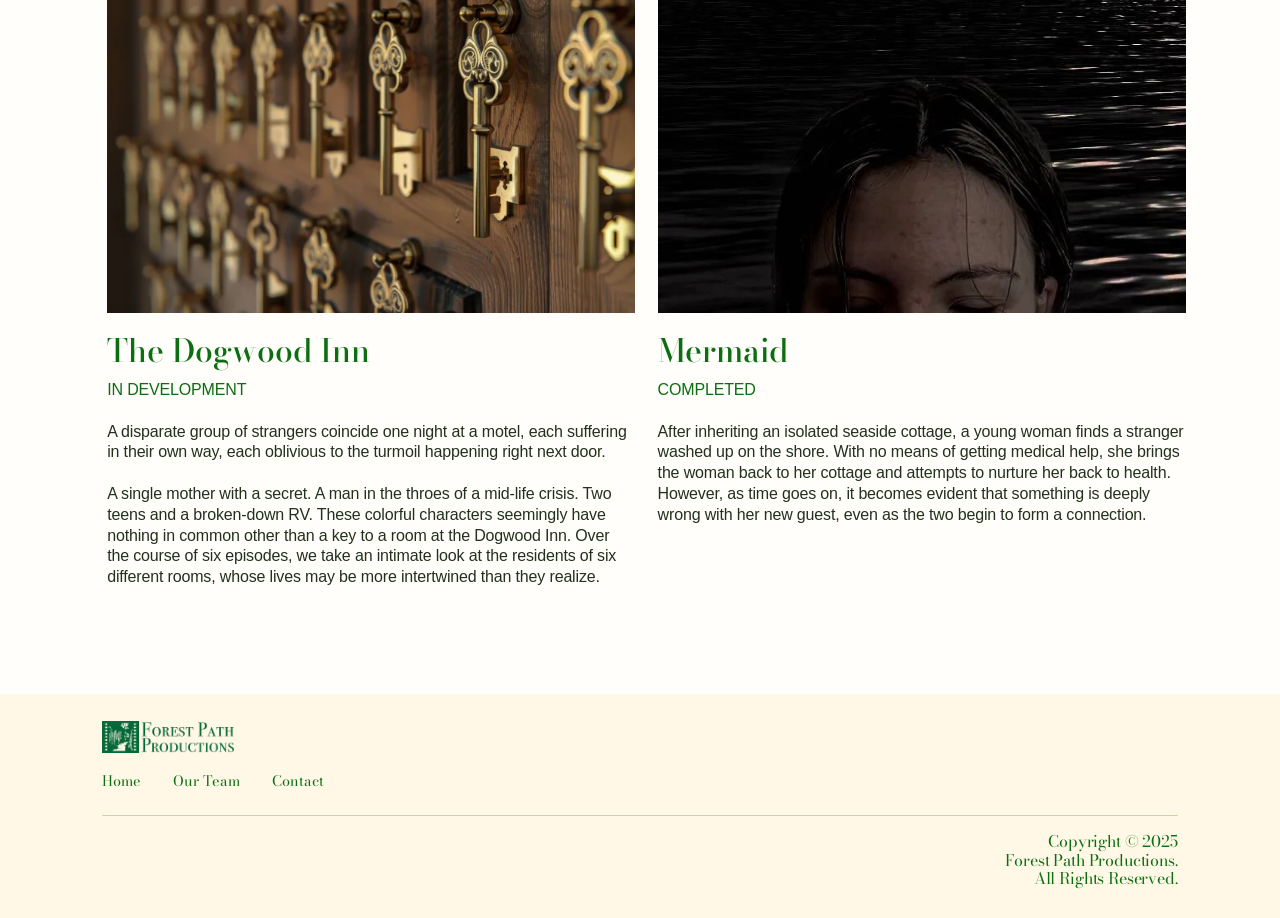
==== commit 514d9ef5: "Update project status from 'IN POST-PRODUCTION' to 'COMPLETED'" ====
--- a/index.html
+++ b/index.html
@@ -102,7 +102,7 @@
                         </div>
                         <div>
                             <h3 class="projectTitle">Pretty Babies</h3>
-                            <p>IN POST-PRODUCTION
+                            <p>COMPLETED
                                 <br />
                                 <br />
                                 <span style="color:#23301d">
@@ -237,4 +237,4 @@
             All Rights Reserved.</p>
         </footer>
     </body>
-</html>+</html>
--- a/css/style.css
+++ b/css/style.css
@@ -75,7 +75,7 @@
 }
 
 main {
-    background-color: #fff8e7;
+    background-color: #fffefa;
     margin: 0;
     padding: 10vh 8vw;
 }
@@ -326,7 +326,7 @@
 }
 
 .standardHeroBannerInner {
-    background-color: #fff8e7;
+    background-color: #fffefa;
     width: 100%;
     height: 100%;
     display: flex;
@@ -387,7 +387,7 @@
 
 body {
     min-height: 100vh;
-    background-color: #fff8e7 !important;
+    background-color: #fffefa !important;
     display: flex;
     flex-direction: column;
     justify-content: space-between;
@@ -512,4 +512,4 @@
     .projectHorizontalText {
         margin-left: 0%;
     }
-}+}
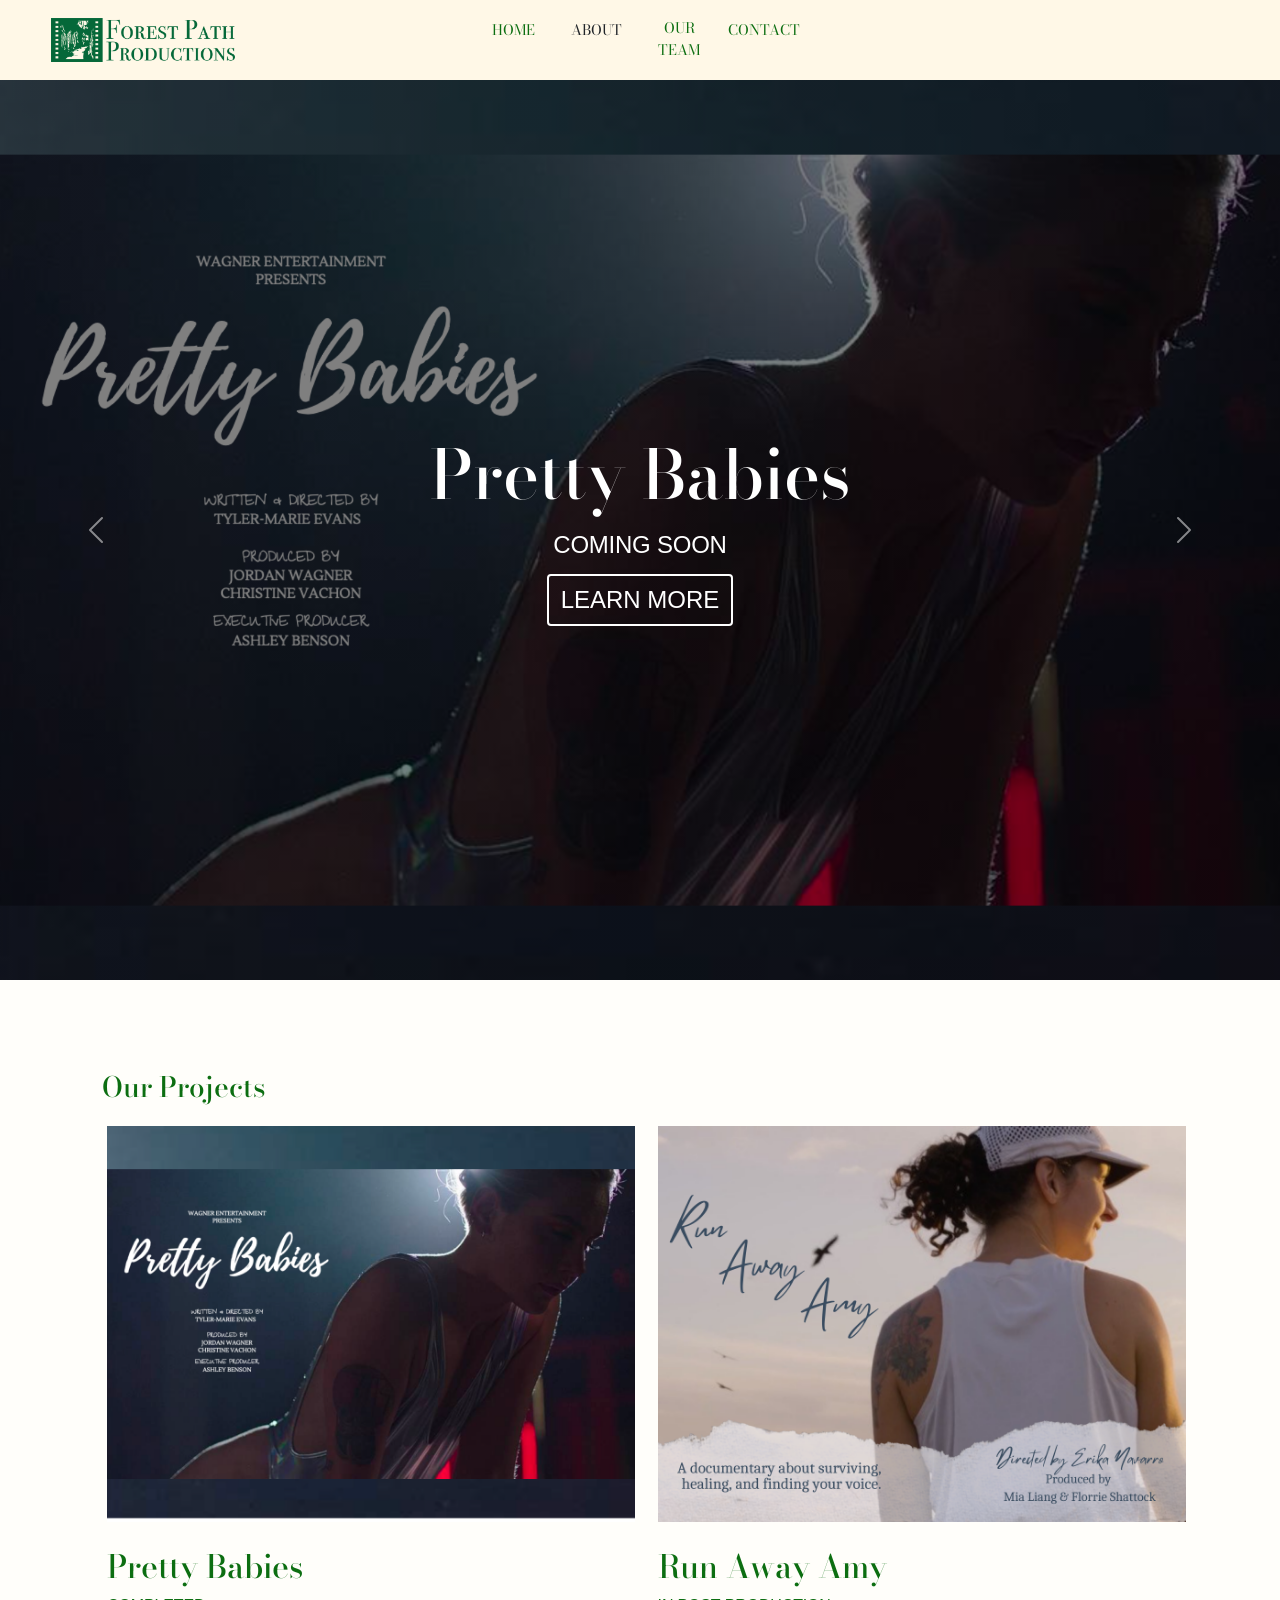
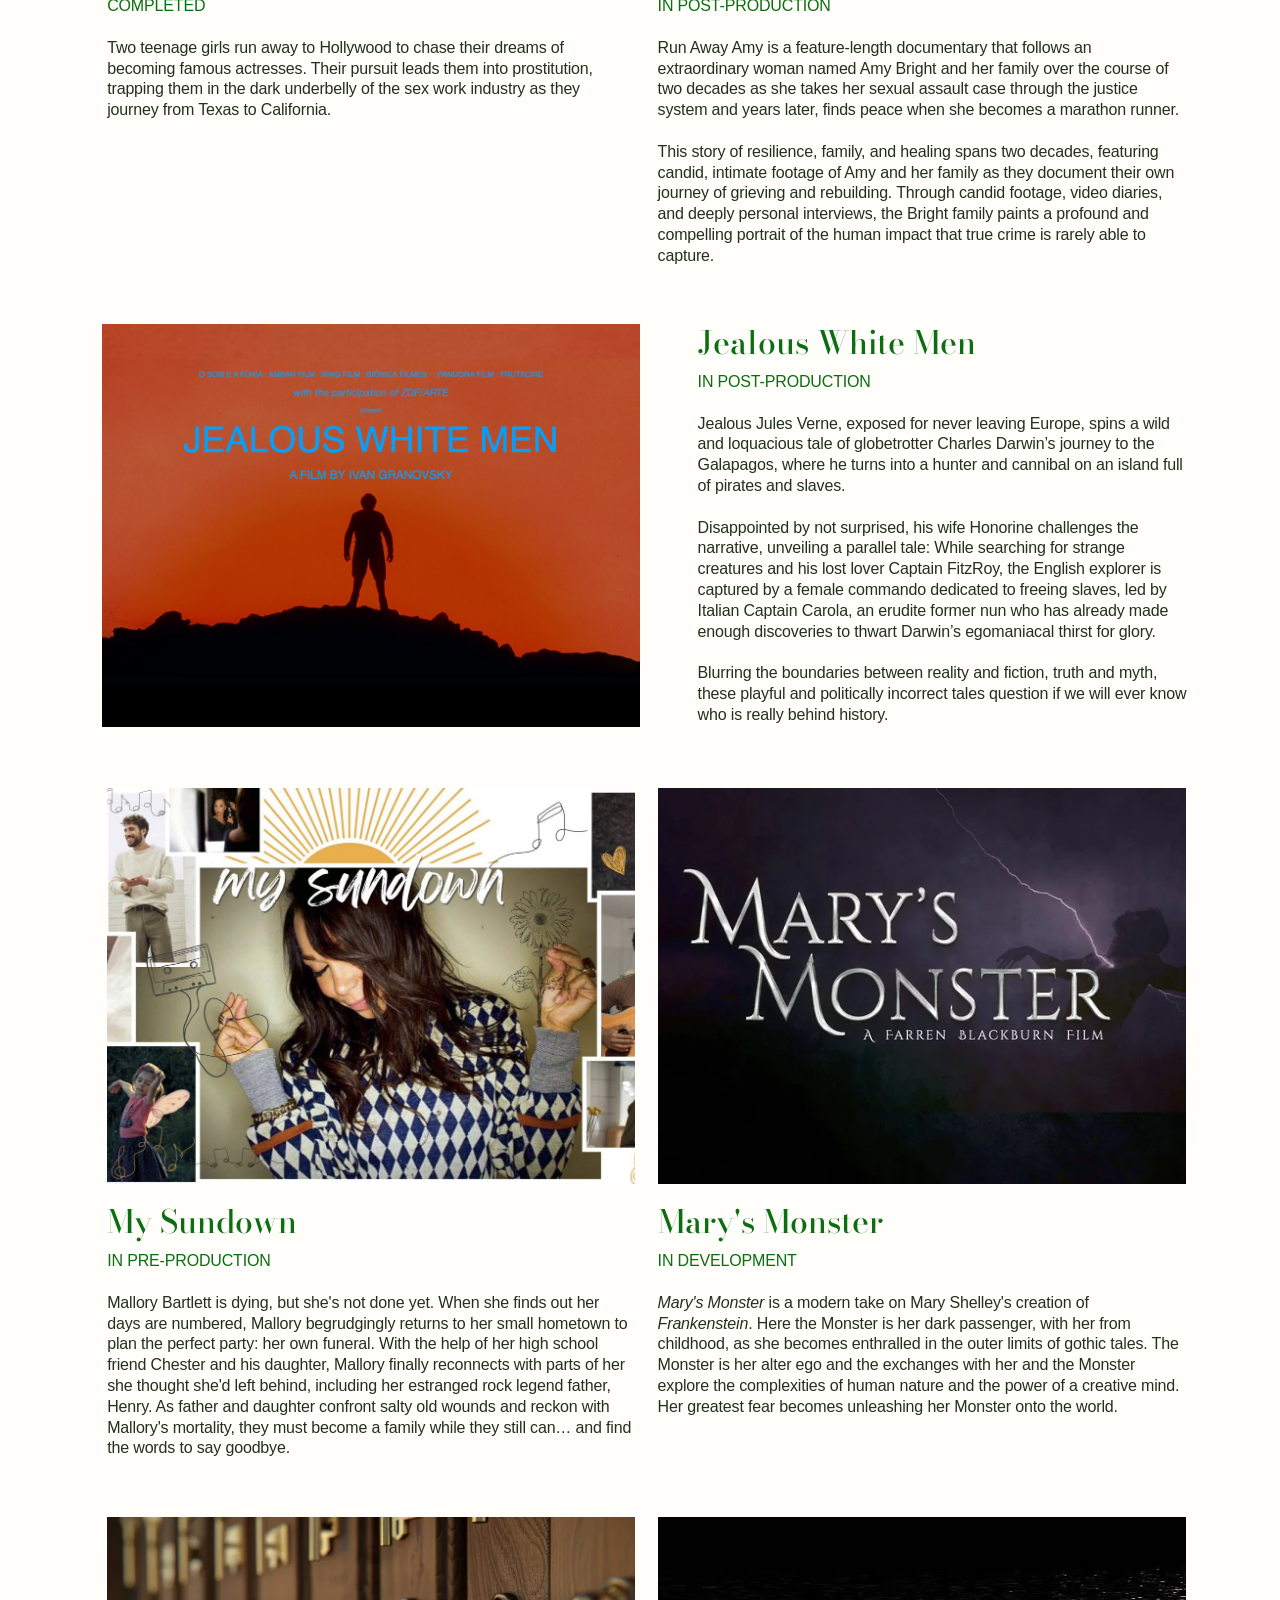
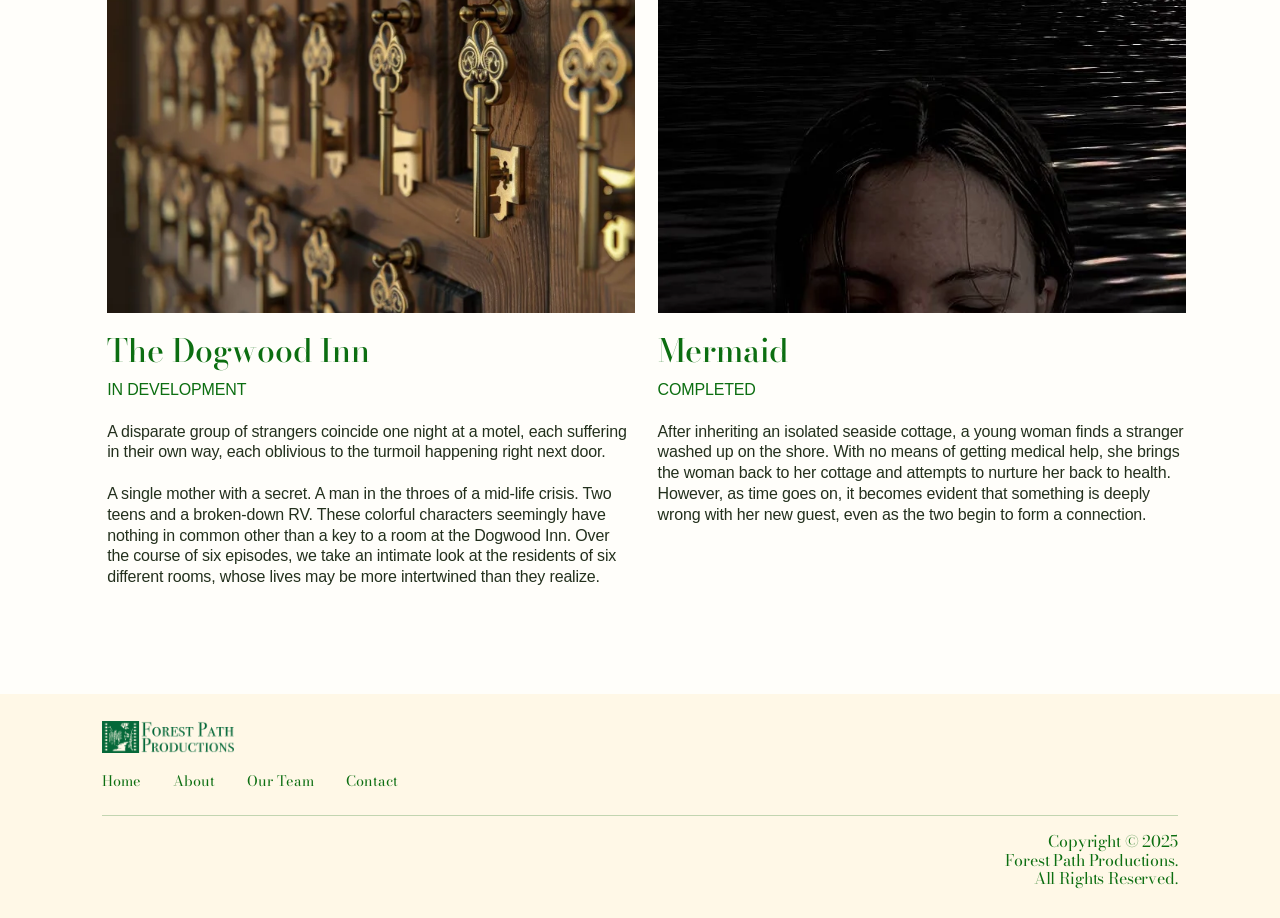
==== commit 431a815d: "Fix incorrect 'href' attributes in navigation links Corrected the 'href' attribute in multiple links" ====
--- a/index.html
+++ b/index.html
@@ -25,6 +25,7 @@
                 <nav>
                     <ul>
                         <li><a href="index.html">HOME</a></li>
+                        <li><a hfref="about.html">ABOUT</a></li>
                         <li><a href="ourteam.html">OUR TEAM</a></li>
                         <li><a href="contact.html">CONTACT</a></li>
                     </ul>
@@ -39,6 +40,7 @@
             <div id="hamburgerMenu" class="hamburgerMenu" style="display:none;">
                 <nav>
                     <li><a href="index.html">Home</a></li>
+                    <li><a hfref="about.html">About</a></li>
                     <li><a href="ourteam.html">Our Team</a></li>
                     <li><a href="contact.html">Contact</a></li>
                 </nav>
@@ -224,6 +226,7 @@
                 <nav>
                     <ul>
                         <li><a href="index.html">Home</a></li>
+                        <li><a hfref="about.html">About</a></li>
                         <li><a href="ourteam.html">Our Team</a></li>
                         <li><a href="contact.html">Contact</a></li>
                     </ul>
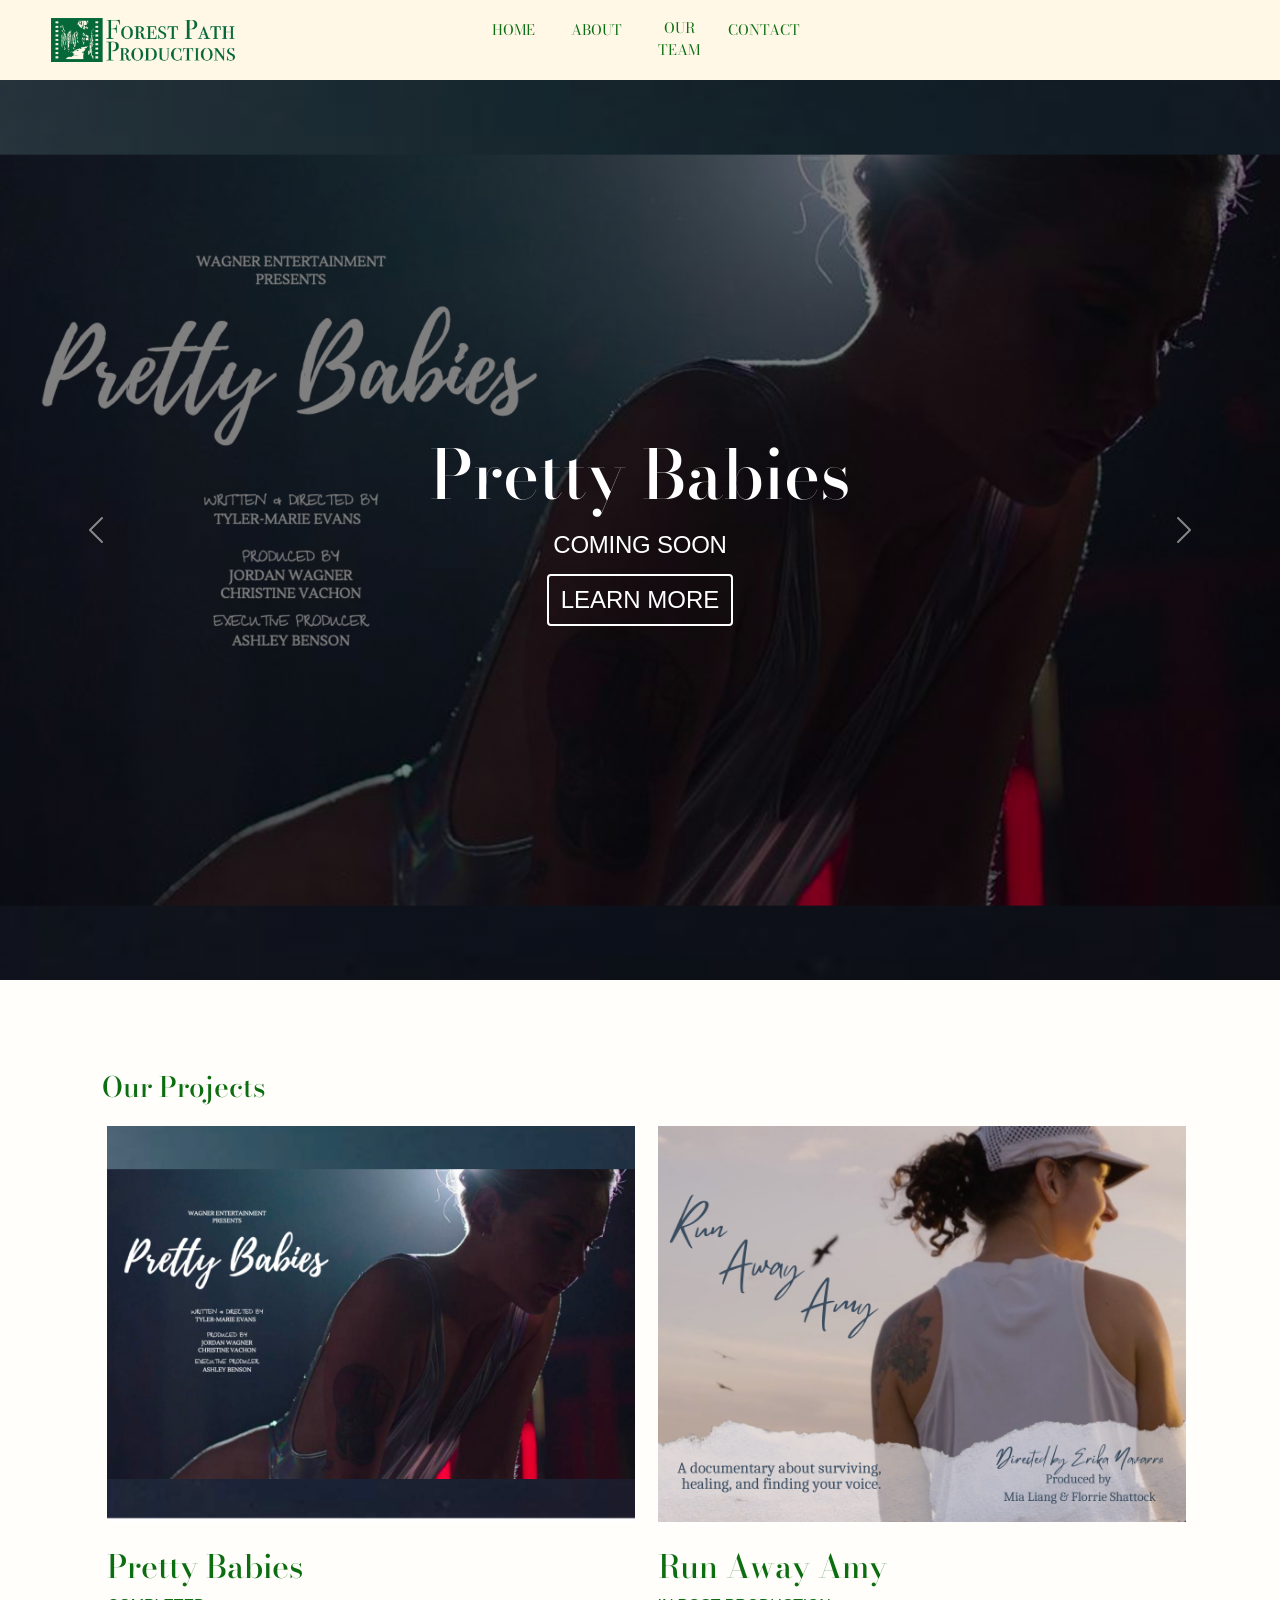
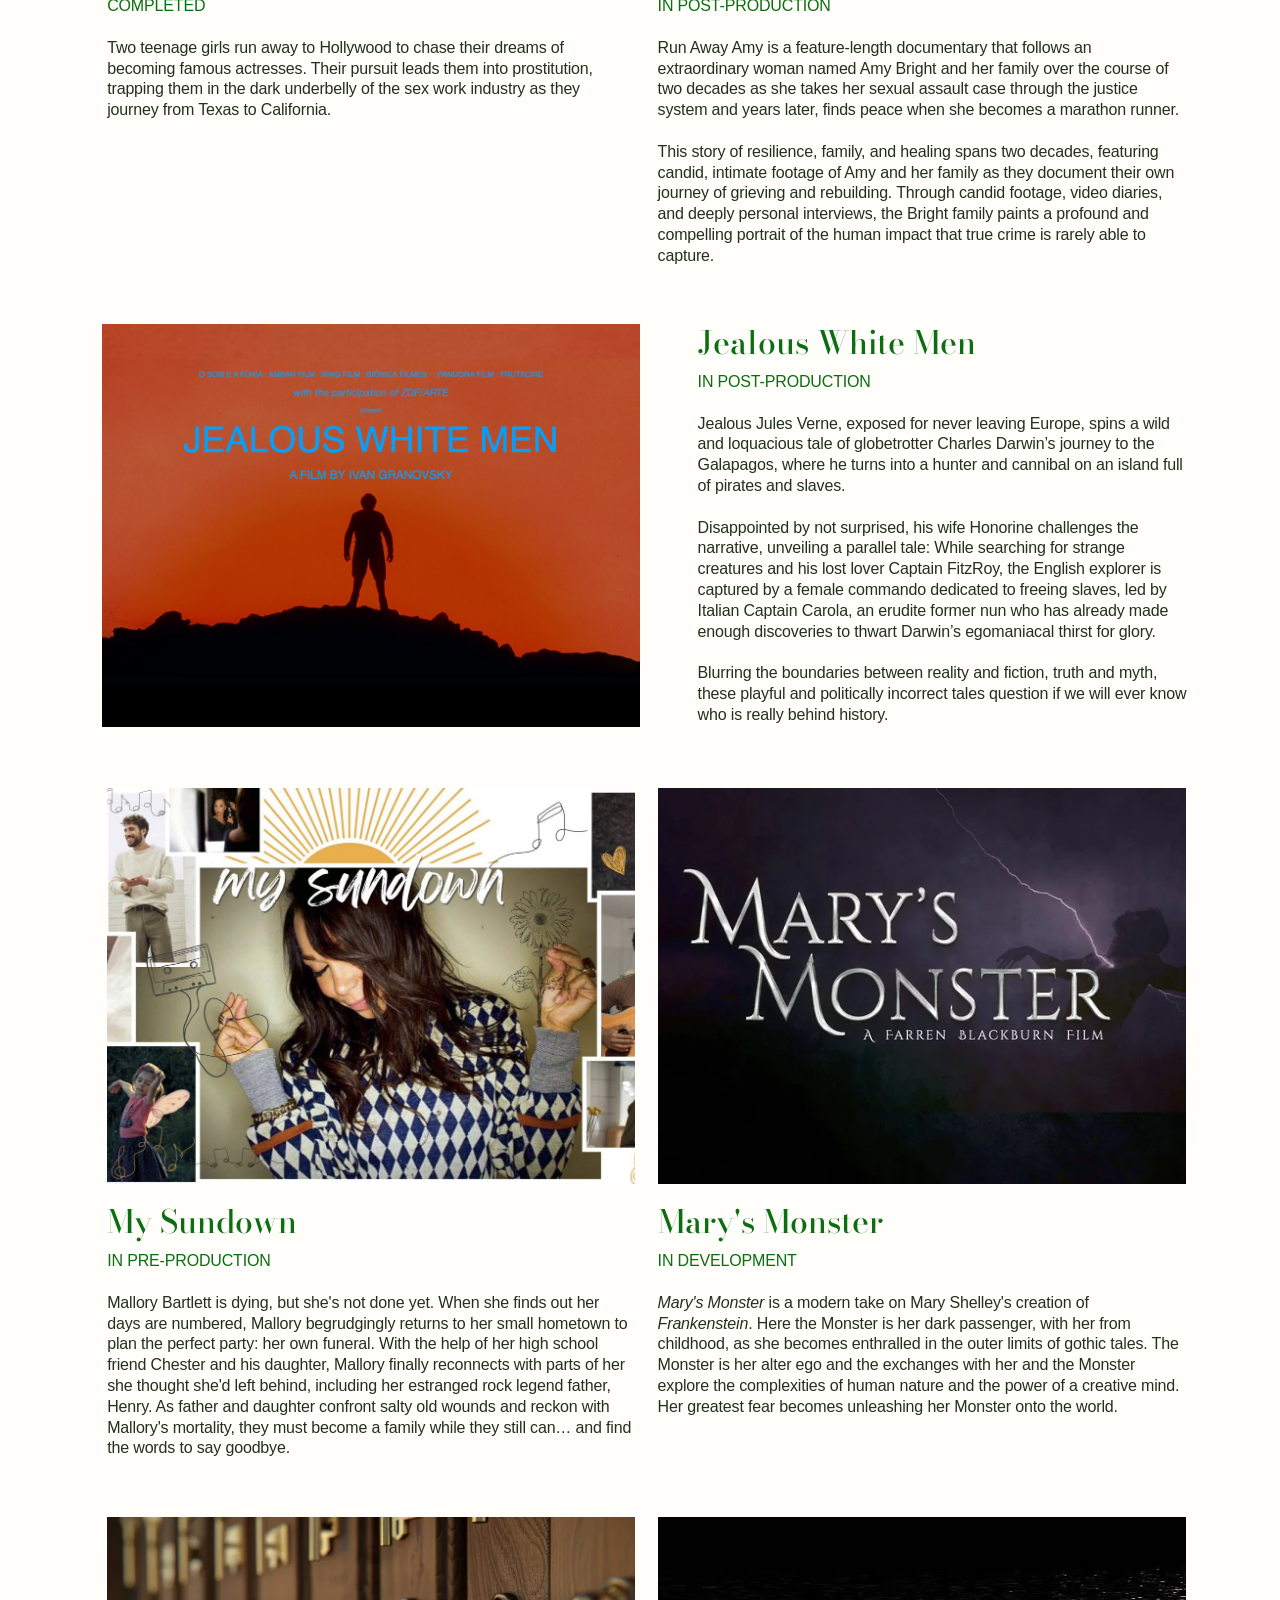
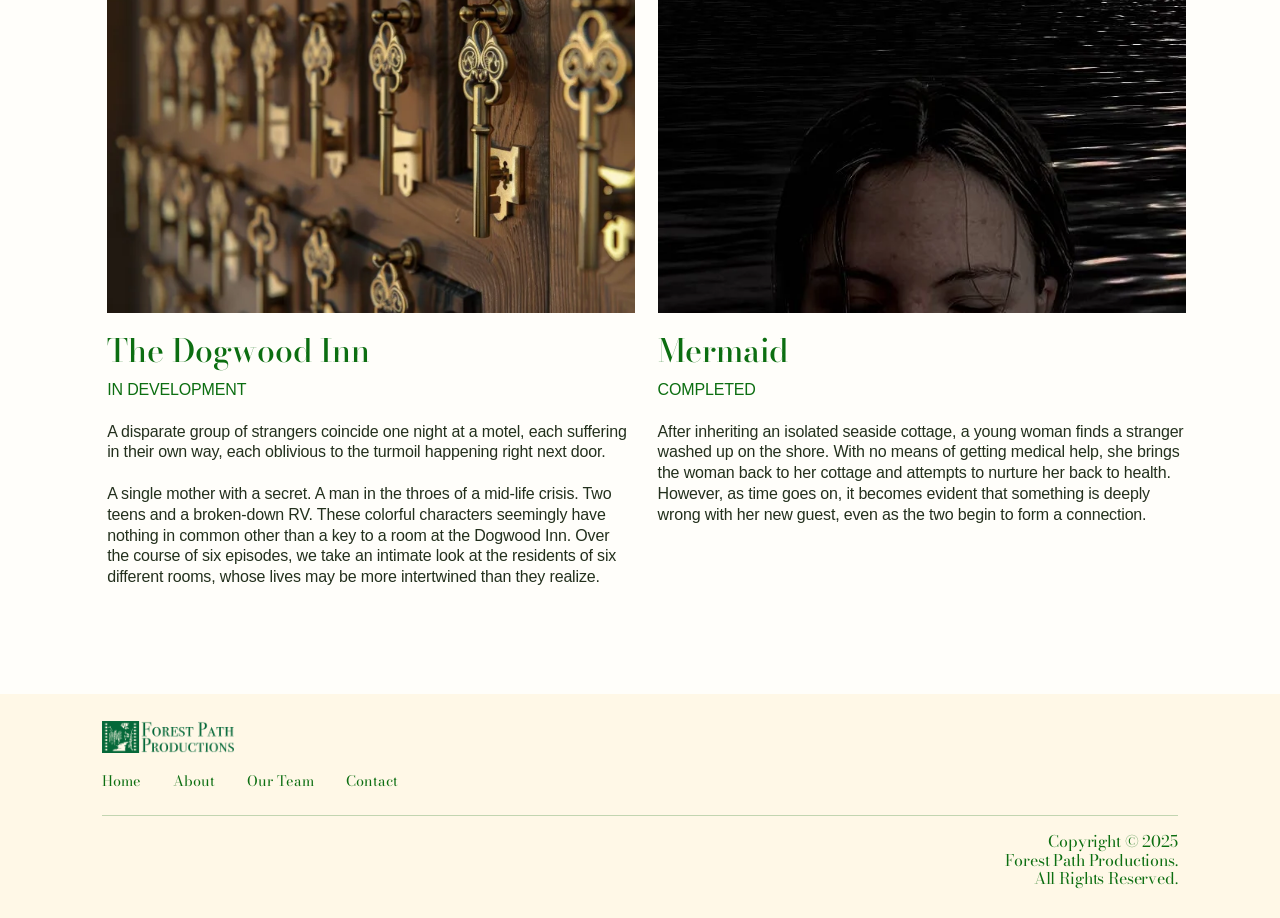
==== commit 5497f915: "Fix href typo in navigation links" ====
--- a/index.html
+++ b/index.html
@@ -25,7 +25,7 @@
                 <nav>
                     <ul>
                         <li><a href="index.html">HOME</a></li>
-                        <li><a hfref="about.html">ABOUT</a></li>
+                        <li><a href="about.html">ABOUT</a></li>
                         <li><a href="ourteam.html">OUR TEAM</a></li>
                         <li><a href="contact.html">CONTACT</a></li>
                     </ul>
@@ -40,7 +40,7 @@
             <div id="hamburgerMenu" class="hamburgerMenu" style="display:none;">
                 <nav>
                     <li><a href="index.html">Home</a></li>
-                    <li><a hfref="about.html">About</a></li>
+                    <li><a href="about.html">About</a></li>
                     <li><a href="ourteam.html">Our Team</a></li>
                     <li><a href="contact.html">Contact</a></li>
                 </nav>
@@ -226,7 +226,7 @@
                 <nav>
                     <ul>
                         <li><a href="index.html">Home</a></li>
-                        <li><a hfref="about.html">About</a></li>
+                        <li><a href="about.html">About</a></li>
                         <li><a href="ourteam.html">Our Team</a></li>
                         <li><a href="contact.html">Contact</a></li>
                     </ul>
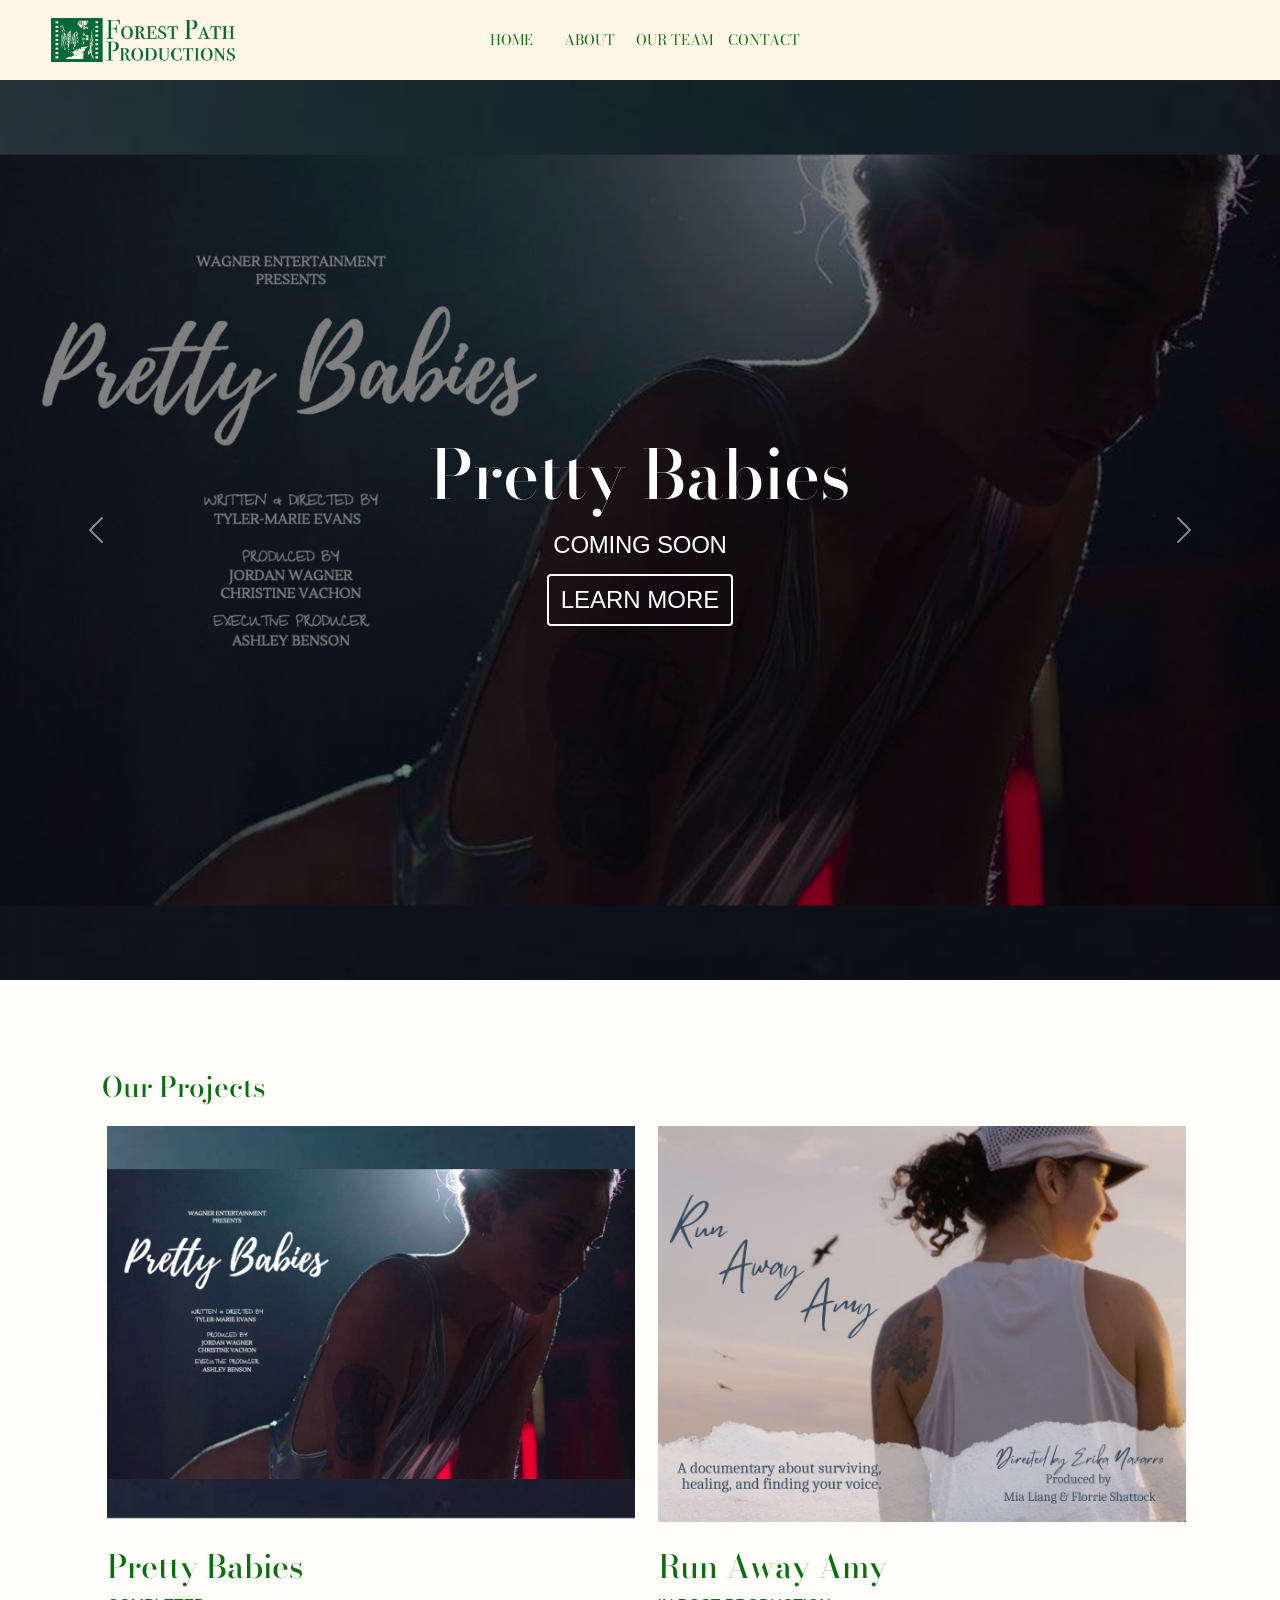
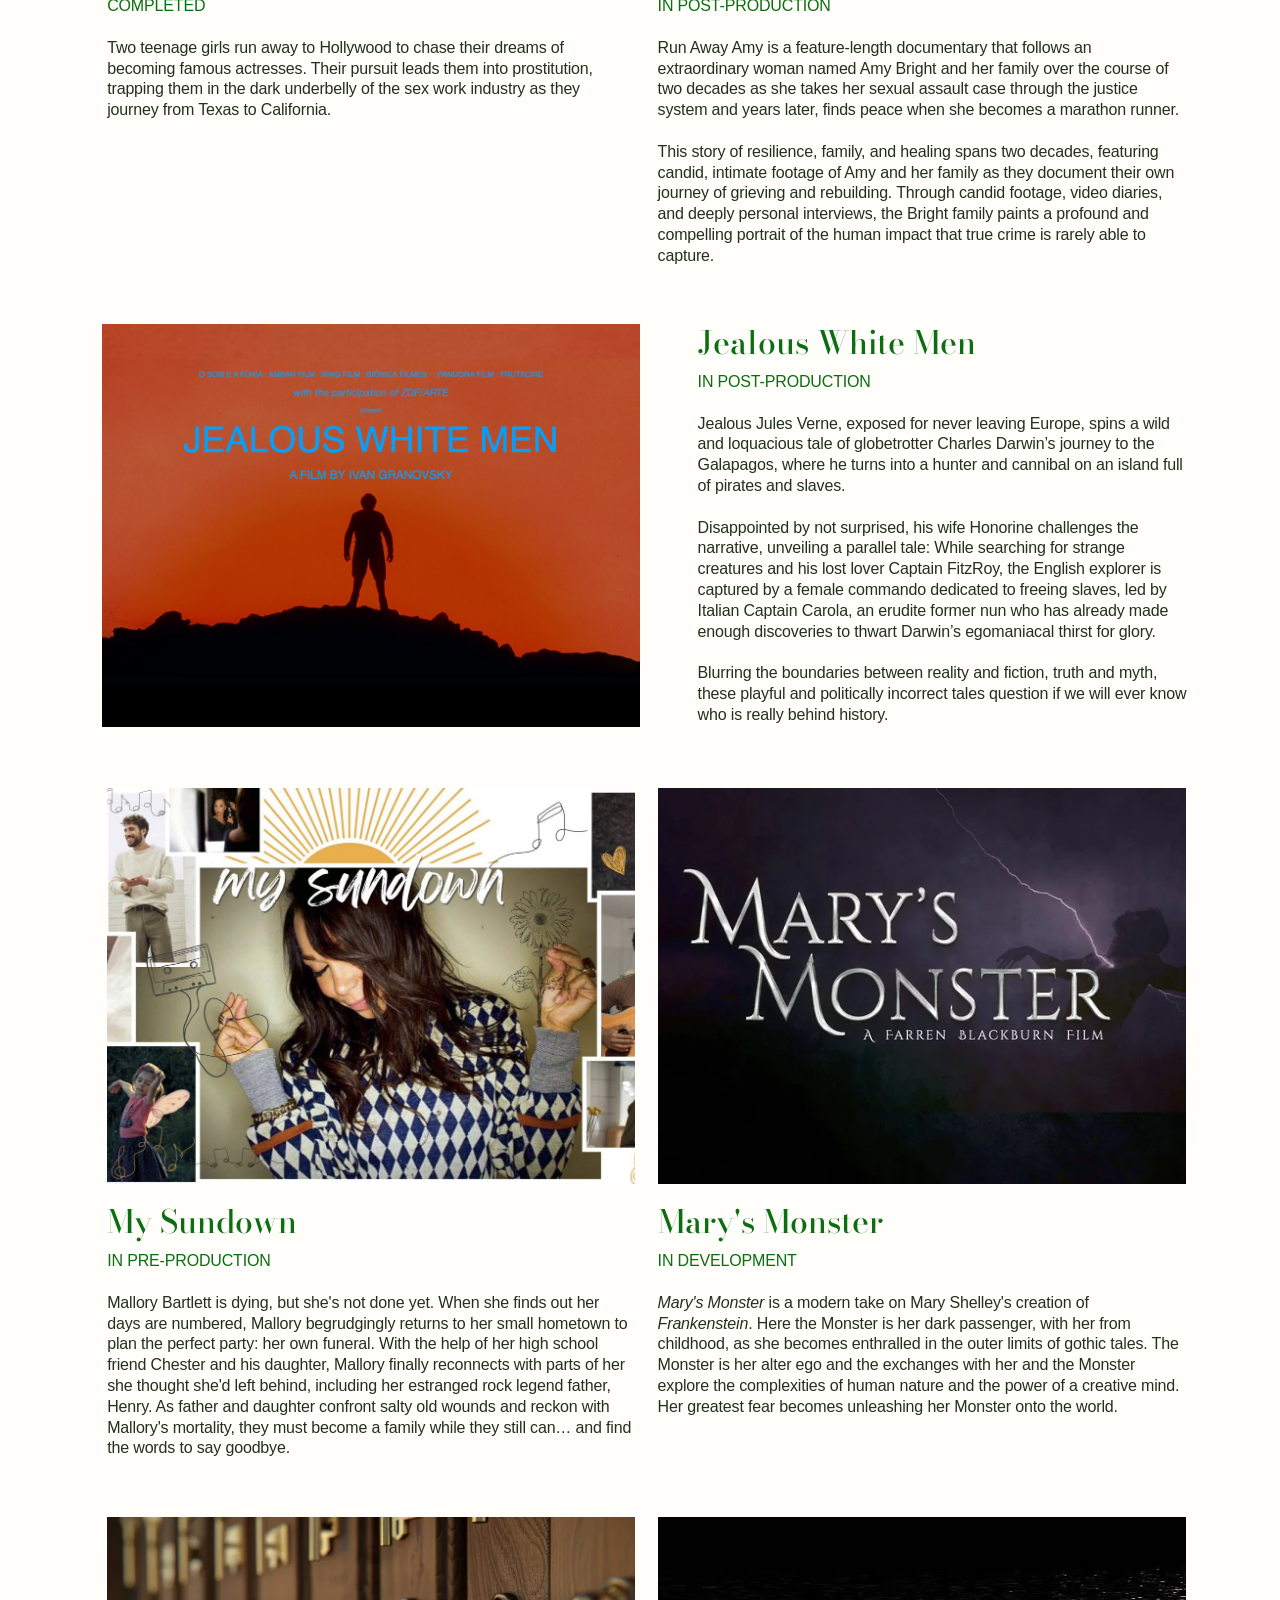
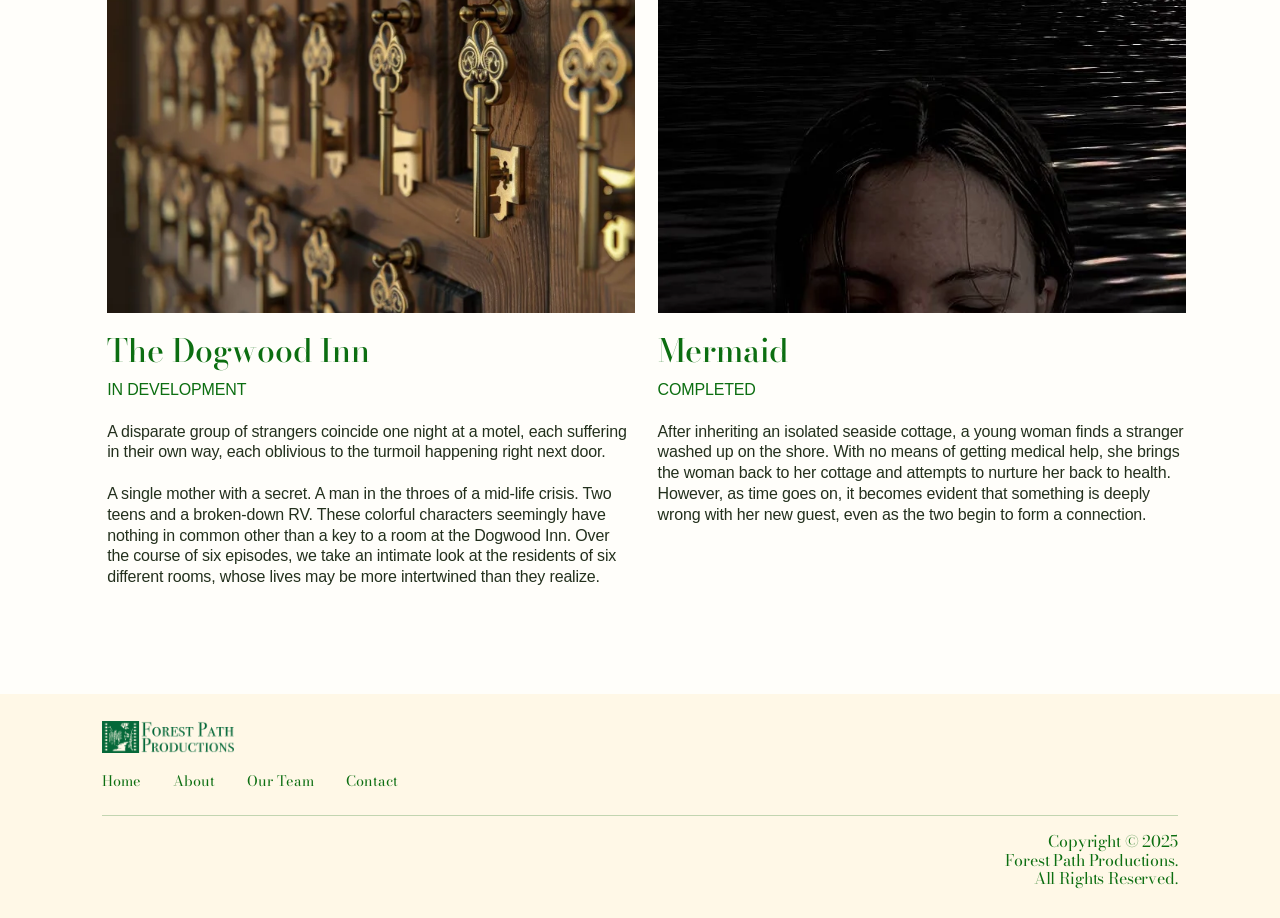
==== commit c487c455: "Add nowrap style to 'OUR TEAM' link" ====
--- a/index.html
+++ b/index.html
@@ -26,7 +26,7 @@
                     <ul>
                         <li><a href="index.html">HOME</a></li>
                         <li><a href="about.html">ABOUT</a></li>
-                        <li><a href="ourteam.html">OUR TEAM</a></li>
+                        <li><a href="ourteam.html" style="white-space: nowrap;">OUR TEAM</a></li>
                         <li><a href="contact.html">CONTACT</a></li>
                     </ul>
                 </nav>
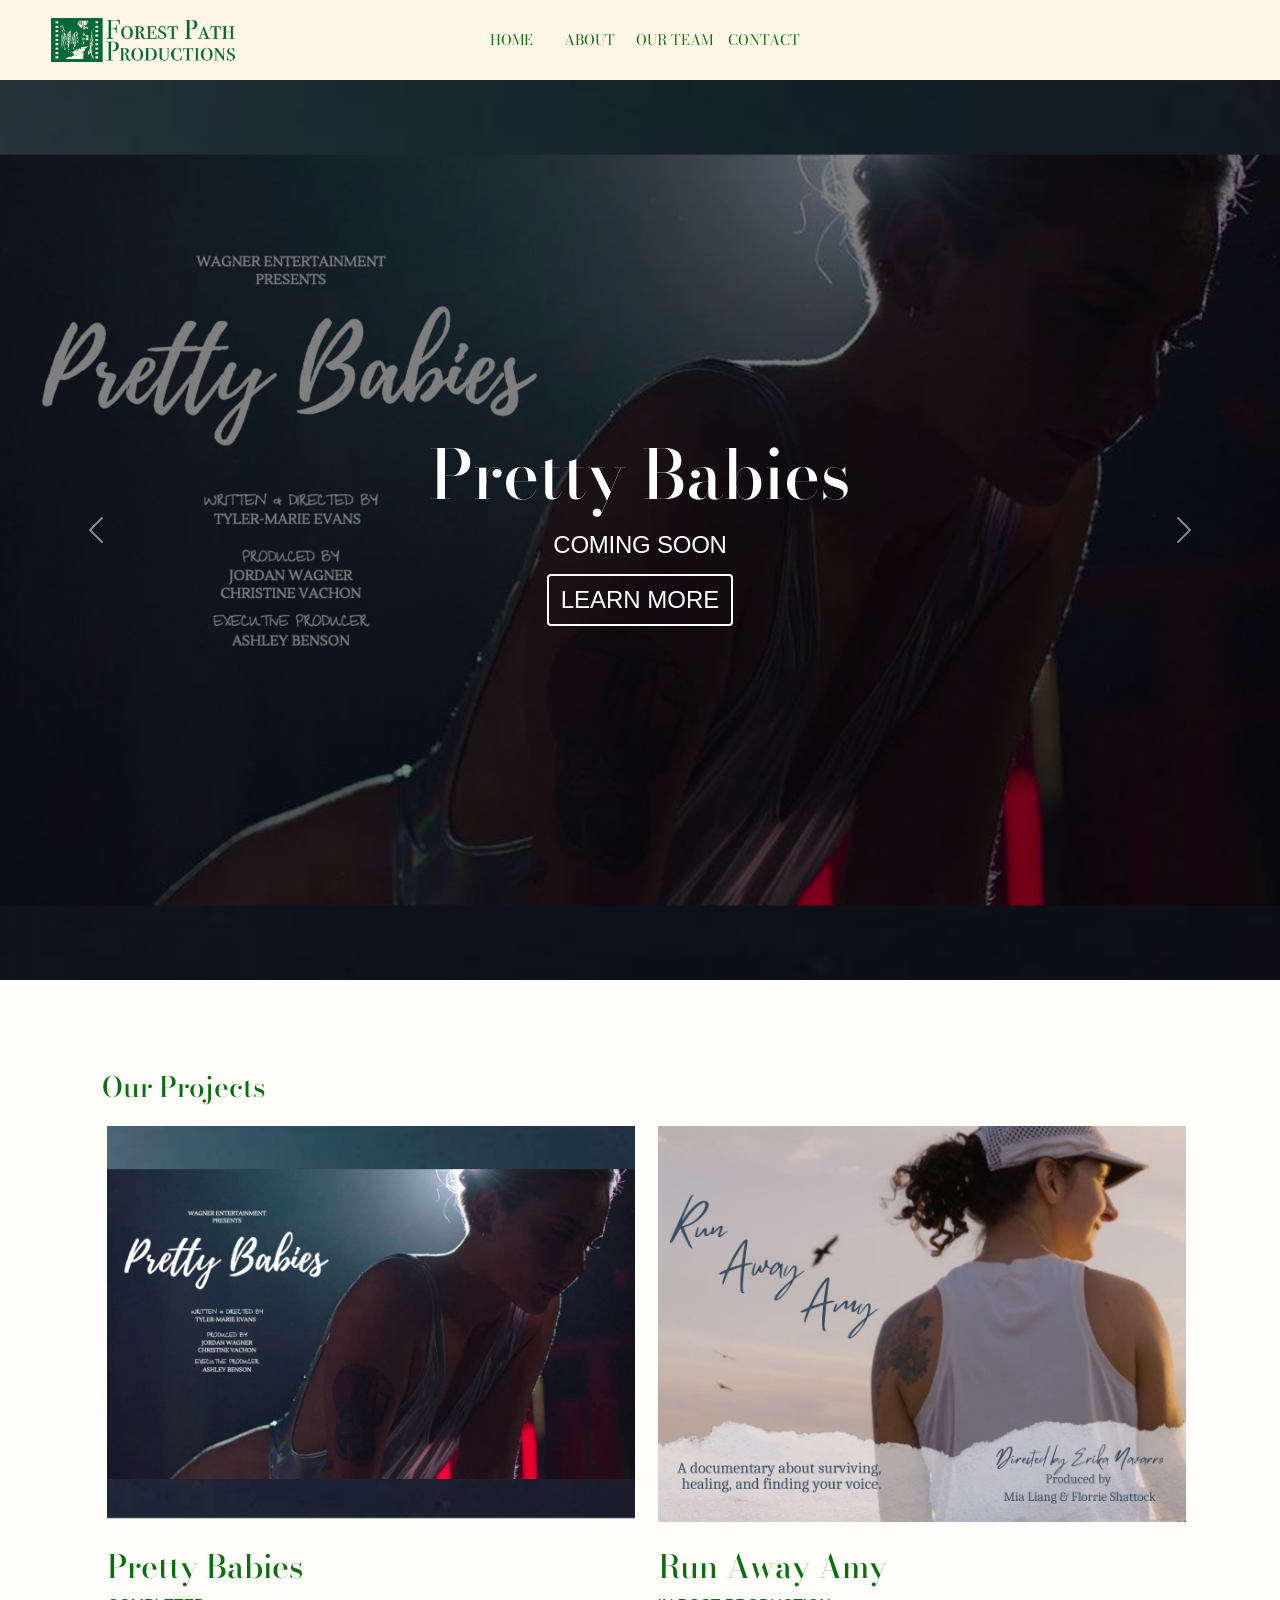
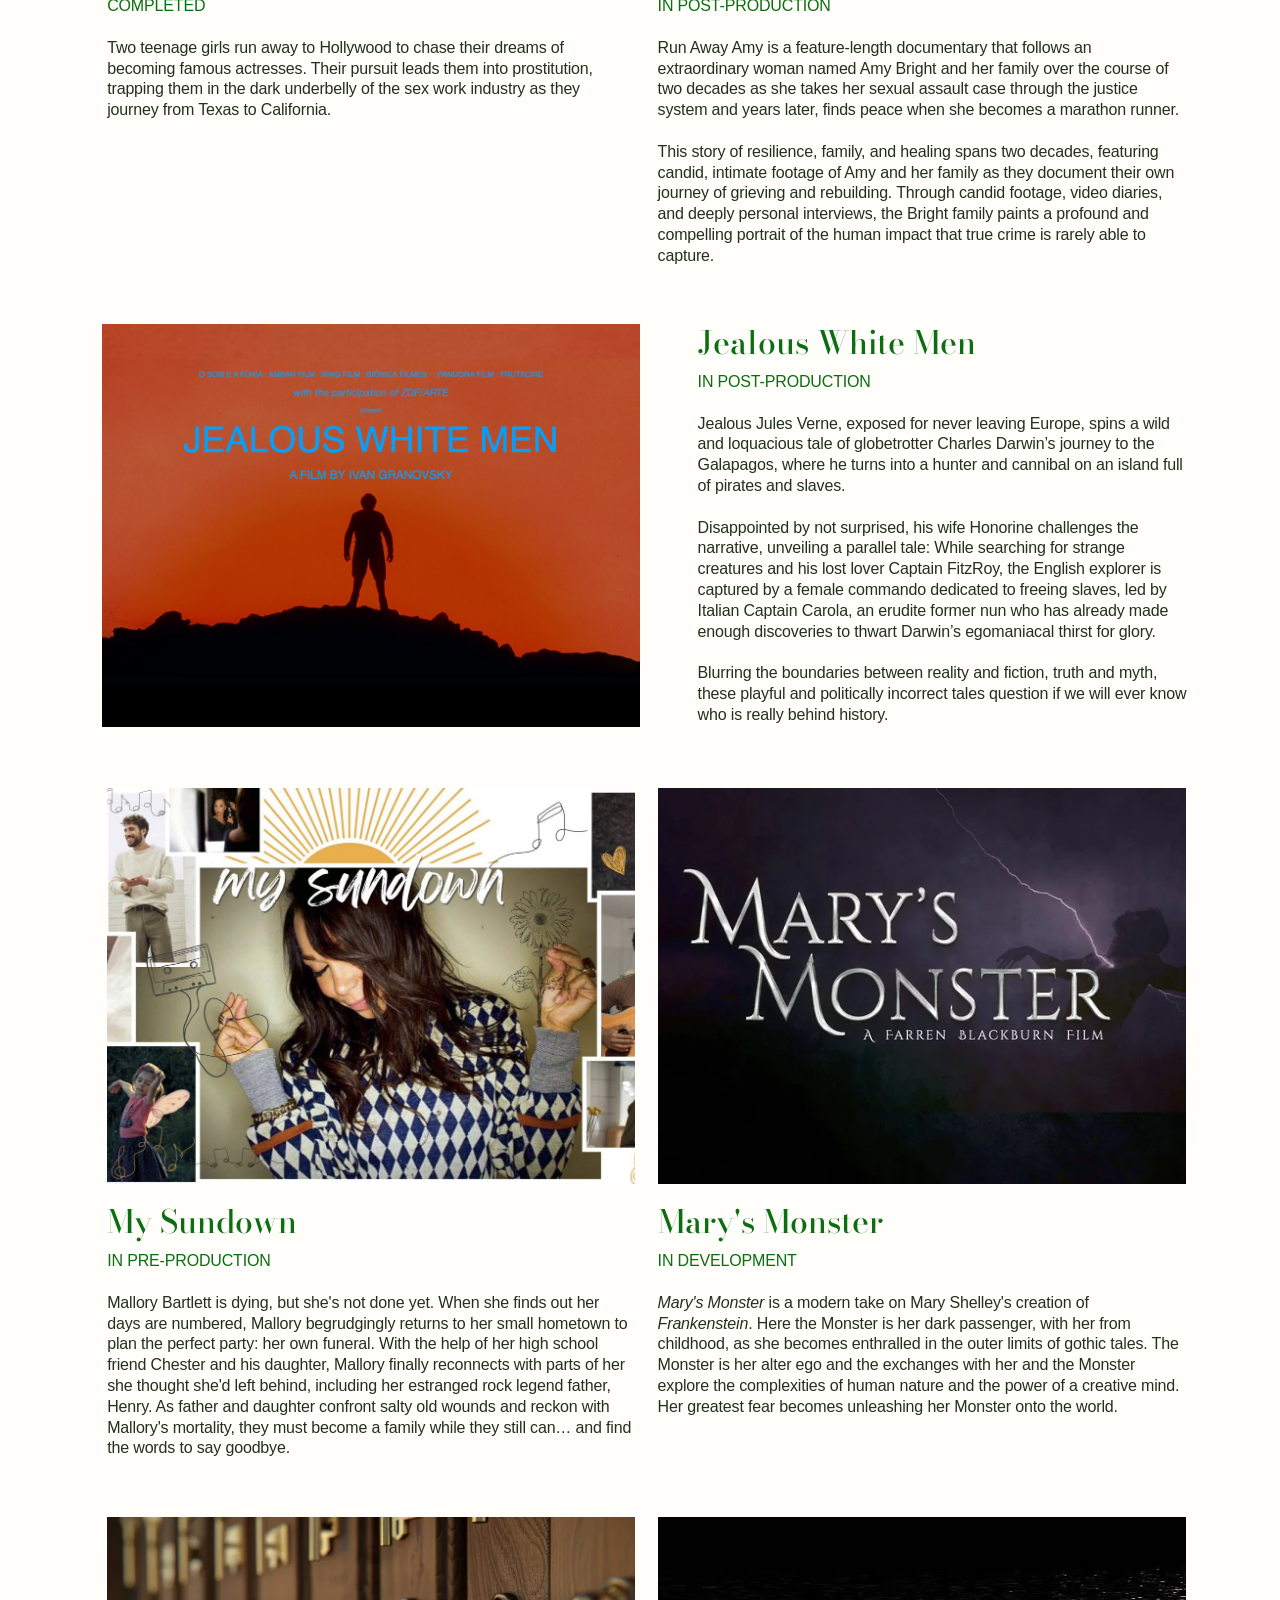
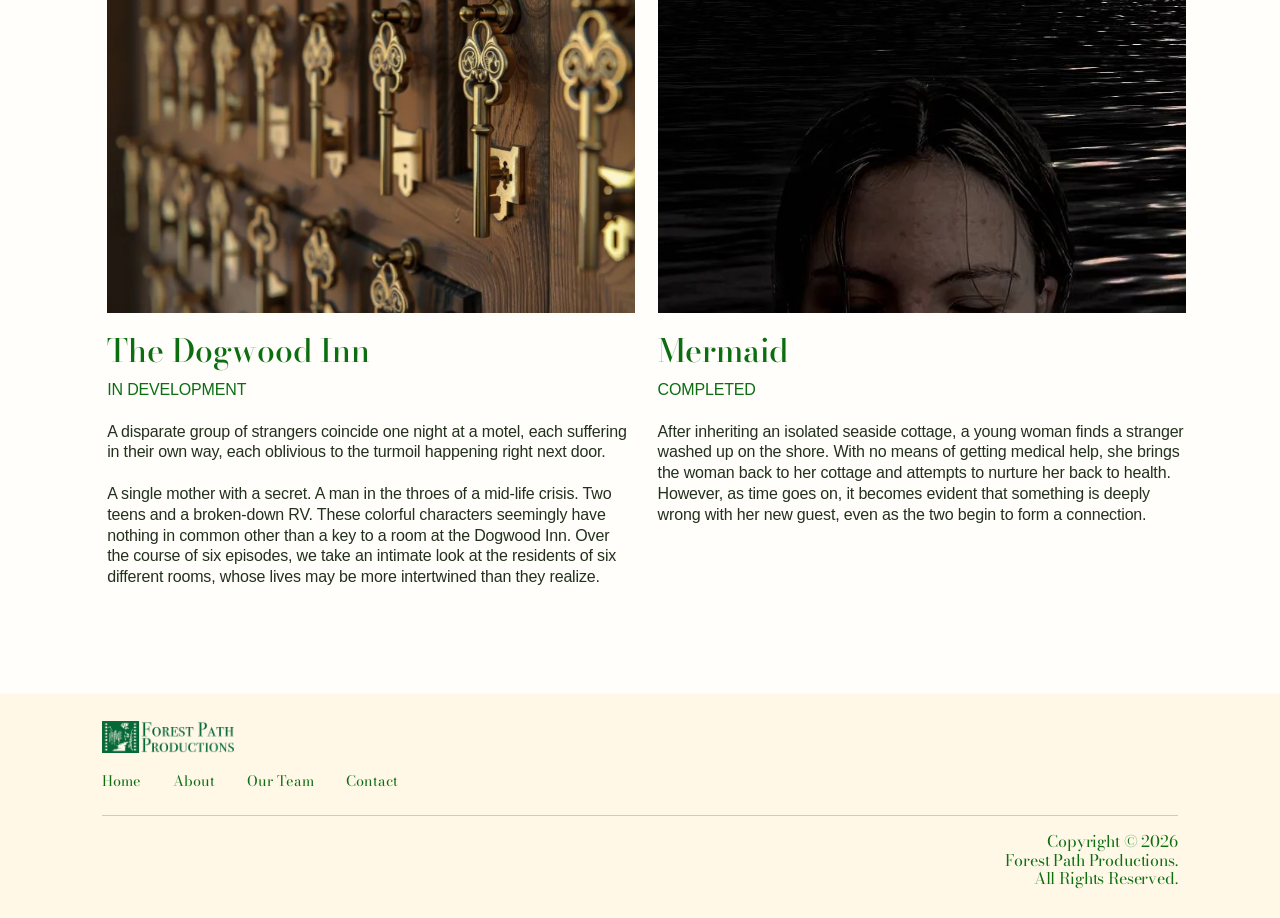
==== commit 6df801f6: "Update copyright year to 2026" ====
--- a/index.html
+++ b/index.html
@@ -233,7 +233,7 @@
                 </nav>
             </div>
             <hr>
-            <p>Copyright © 2025
+            <p>Copyright © 2026
             <br />
             Forest Path Productions.
             <br />
